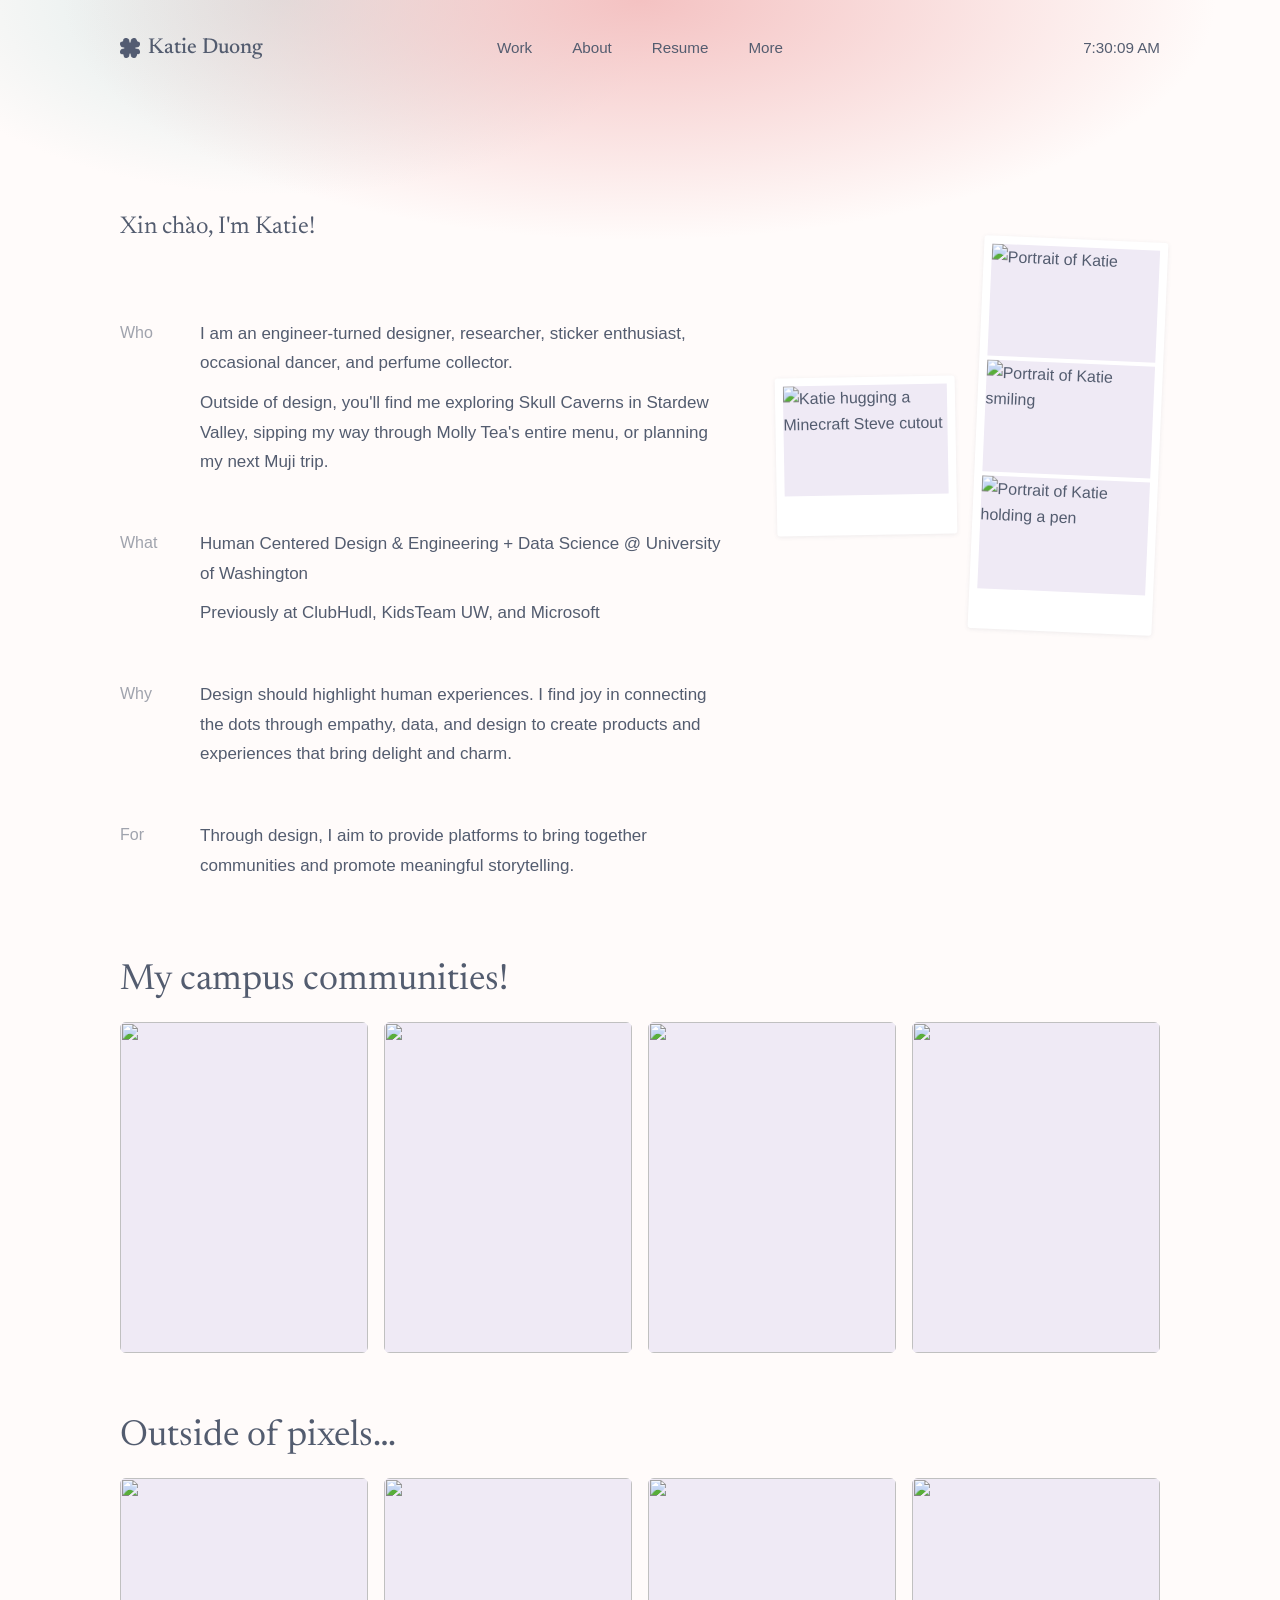
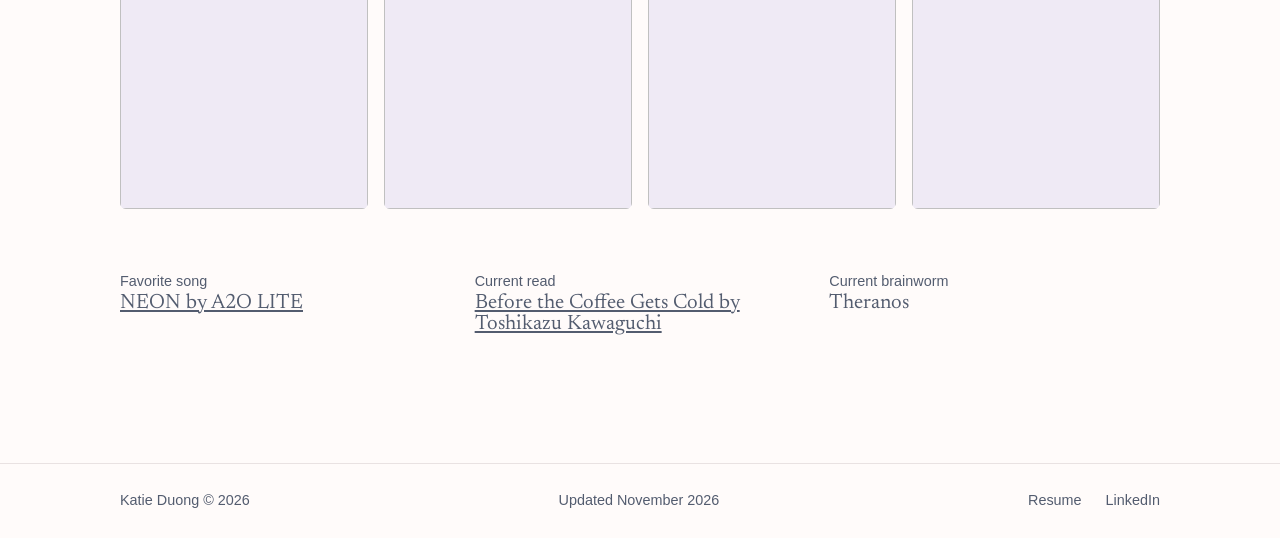
==== about.html @ ae12cef9 "Case study updates" ====
<!doctype html><html lang="en"><head><title>About · Katie Duong</title><meta name="description" content="The designer behind the designs!"><meta charset="utf-8"><meta name="viewport" content="width=device-width, initial-scale=1"><link rel="preconnect" href="https://fonts.googleapis.com"><link rel="preconnect" href="https://fonts.gstatic.com" crossorigin><link href="https://fonts.googleapis.com/css2?family=Newsreader:opsz,wght@6..72,400;6..72,500&display=swap" rel="stylesheet"><link rel="stylesheet" href="style.css"><script src="script.js" defer></script></head><body><header><div class="bar"><a class="logo hv" href="index.html"><img src="images/clover.png" alt="" width="20" height="20"><span>Katie Duong</span></a>
<nav aria-label="Main"><a class="hv" href="index.html#work">Work</a><a class="hv" href="about.html" aria-current="page">About</a><a class="hv" href="https://drive.google.com/file/d/139HXaexYySEii6y4h7jOna7GOqvccDsf/view?usp=sharing" target="_blank" rel="noopener">Resume</a><details class="more"><summary class="hv">More</summary><div><a class="hv" href="https://www.linkedin.com/in/katiehd" target="_blank" rel="noopener">LinkedIn</a></div></details></nav>
<time id="clock" aria-hidden="true"></time></div></header><main><article class="prose"><h1>Xin chào, I'm Katie!</h1><div class="about-top"><dl><dt>Who</dt><dd><p>I am an engineer-turned designer, researcher, sticker enthusiast, occasional dancer, and perfume collector.</p><p>Outside of design, you'll find me exploring Skull Caverns in Stardew Valley, sipping my way through Molly Tea's entire menu, or planning my next Muji trip.</p></dd>
<dt>What</dt><dd><p>Human Centered Design &amp; Engineering + Data Science @ University of Washington</p><p>Previously at ClubHudl, KidsTeam UW, and Microsoft</p></dd>
<dt>Why</dt><dd><p>Design should highlight human experiences. I find joy in connecting the dots through empathy, data, and design to create products and experiences that bring delight and charm.</p></dd>
<dt>For</dt><dd><p>Through design, I aim to provide platforms to bring together communities and promote meaningful storytelling.</p></dd></dl><div class="photos"><figure class="polaroid"><img src="images/portrait-4.jpg" alt="Katie hugging a Minecraft Steve cutout" loading="lazy"></figure><div class="strip"><img src="images/portrait-1.jpg" alt="Portrait of Katie" loading="lazy"><img src="images/portrait-2.jpg" alt="Portrait of Katie smiling" loading="lazy"><img src="images/portrait-3.jpg" alt="Portrait of Katie holding a pen" loading="lazy"></div></div></div><div class="gallery">
<h2>My campus communities!</h2><div class="grid"><figure><img src="images/campus-1.jpg" alt="" loading="lazy"></figure><figure><img src="images/campus-2.jpg" alt="" loading="lazy"></figure><figure><img src="images/campus-3.jpg" alt="" loading="lazy"></figure><figure><img src="images/campus-4.jpg" alt="" loading="lazy"></figure></div>
<h2>Outside of pixels…</h2><div class="grid"><figure><img src="images/life-1.jpg" alt="" loading="lazy"></figure><figure><img src="images/life-2.jpg" alt="" loading="lazy"></figure><figure><img src="images/life-3.jpg" alt="" loading="lazy"></figure><figure><img src="images/life-4.jpg" alt="" loading="lazy"></figure></div>
<div class="favs"><div><h3>Favorite song</h3><p><a href="https://open.spotify.com/track/3Fse9qXqMNey4TL5mLy8IF" target="_blank" rel="noopener">NEON by A2O LITE</a></p></div>
<div><h3>Current read</h3><p><a href="https://www.goodreads.com/user/show/146964002-luckiestgirlintheworld" target="_blank" rel="noopener">Before the Coffee Gets Cold by Toshikazu Kawaguchi</a></p></div>
<div><h3>Current brainworm</h3><p>Theranos</p></div></div></div></article></main><footer><div class="bar"><span>Katie Duong © 2026</span><span>Updated November 2026</span><div><a class="hv" href="https://drive.google.com/file/d/139HXaexYySEii6y4h7jOna7GOqvccDsf/view?usp=sharing" target="_blank" rel="noopener">Resume</a><a class="hv" href="https://www.linkedin.com/in/katiehd" target="_blank" rel="noopener">LinkedIn</a></div></div></footer></body></html>
---- style.css ----
@font-face{font-family:"P22 Mackinac";src:url(fonts/P22Mackinac-Book.woff2) format("woff2");font-weight:400;font-display:swap}
@font-face{font-family:"P22 Mackinac";src:url(fonts/P22Mackinac-Medium.woff2) format("woff2");font-weight:500;font-display:swap}
:root{--bg:#FFFBFA;--ink:#535C6F;--muted:#535C6F;--pink:#F4C2C2;--blue:#535C6F;--teal:#89B0AF;--line:#E9E2E2;--coral:#CF6C49;--aqua:#56B3C4;--pad:120px}
*{box-sizing:border-box;margin:0}
html{scroll-behavior:smooth;scroll-padding-top:5rem}
body{min-height:100vh;color:var(--ink);font:400 1rem/1.6 "Helvetica Neue",Helvetica,Arial,sans-serif;background:radial-gradient(60% 320px at 50% 0,#F4C2C2 0,transparent 75%),radial-gradient(40% 260px at 22% 0,#D9E8E7 0,transparent 75%),var(--bg);background-repeat:no-repeat}
a{color:inherit}
:focus-visible{outline:3px solid var(--blue);outline-offset:3px;border-radius:4px}
.sr{position:absolute;width:1px;height:1px;overflow:hidden;clip:rect(0 0 0 0)}
.bar{display:flex;align-items:center;justify-content:space-between;padding:1.6rem var(--pad)}
header .bar{display:grid;grid-template-columns:1fr auto 1fr}
.logo{display:flex;align-items:center;gap:.5rem;text-decoration:none;font:500 1.35rem "P22 Mackinac",Newsreader,Georgia,serif;color:var(--blue)}
.logo span{color:var(--ink)}
header nav{display:flex;gap:2.5rem;align-items:center}
header nav a,.more summary{text-decoration:none;font-size:.95rem;color:var(--ink);cursor:pointer;list-style:none}
header nav a:hover,header nav a[aria-current],.more summary:hover{color:var(--ink)}
.more{position:relative}.more summary::-webkit-details-marker{display:none}
.more div{position:absolute;top:2rem;left:-1rem;background:#fff;border:1px solid var(--line);border-radius:12px;padding:.75rem 1rem;white-space:nowrap}
#clock{justify-self:end;font-size:.95rem;color:var(--muted);font-variant-numeric:tabular-nums}
.hero{display:flex;justify-content:space-between;align-items:flex-start;gap:3rem;padding:clamp(3rem,7vw,6.5rem) var(--pad) clamp(3rem,6.5vw,6rem)}
h1,h2,h3{font-family:"P22 Mackinac",Newsreader,Georgia,serif;font-weight:400;line-height:1.15}
.hero h1{font-size:clamp(1.6rem,2.35vw,2.75rem);max-width:none;letter-spacing:-.01em;line-height:1.2}
.hero aside{text-align:right;font-size:clamp(1rem,1.25vw,1.35rem);max-width:24rem;padding-top:.6rem}.hero aside p{opacity:.75}
.pills,.tags{display:flex;flex-wrap:wrap;gap:.6rem;padding:0;list-style:none}
.hero .pills{justify-content:flex-end;margin-top:1.5rem}
.pill,.tag{border:1.5px solid;border-radius:99px;text-transform:uppercase;letter-spacing:.02em}
.pill{padding:.4rem 1.3rem;font-size:clamp(.9rem,1.15vw,1.15rem)}.tag{padding:.1rem .65rem;font-size:.72rem}
.pink{color:var(--pink);border-color:var(--pink);background:#FDF1F1}.blue{color:var(--blue);border-color:var(--blue);background:#ECEEF2}.teal{color:var(--teal);border-color:var(--teal);background:#EAF3F2}
.work{display:grid;grid-template-columns:1fr 1fr;gap:clamp(1.5rem,2.4vw,3rem);padding:0 var(--pad)}
.card{text-decoration:none}
.thumb{aspect-ratio:1.6;border-radius:6px;overflow:hidden;display:flex;justify-content:center;transition:transform .25s}
.thumb video{height:100%;width:100%;object-fit:cover}

.coral{background:var(--coral)}.aqua{background:var(--aqua)}
.tags{margin-top:.9rem}
.prose,.case{max-width:none;padding:clamp(2rem,6vw,4rem) var(--pad)}
.prose h1{font-size:clamp(2.4rem,6vw,4.5rem);margin-bottom:3rem}
.prose h2{font-size:clamp(1.6rem,3vw,2.25rem);margin:4rem 0 1.25rem}
.prose dl{display:grid;grid-template-columns:8rem 1fr;gap:1.5rem 2rem;max-width:46rem;margin-bottom:3rem}
.prose dt{font:400 1.6rem "P22 Mackinac",Newsreader,Georgia,serif}.prose dd p+p{margin-top:.75rem}
.grid{display:grid;grid-template-columns:repeat(4,1fr);gap:1rem}
.grid figure{aspect-ratio:3/4;background:#EFEAF5;border-radius:6px;overflow:hidden}
.grid img{width:100%;height:100%;object-fit:cover;display:block}
.favs{display:grid;grid-template-columns:repeat(3,1fr);gap:1.5rem;margin-top:4rem}
.favs h3{font:500 .9rem "Helvetica Neue",Helvetica,Arial,sans-serif;color:var(--muted)}.favs p{font:400 1.3rem "P22 Mackinac",Newsreader,Georgia,serif;margin-top:.25rem}


.case h1{font-size:clamp(2.2rem,5vw,4rem);max-width:16em;margin-bottom:2rem}
.case section{padding-top:3.5rem;max-width:none}
.case section.ctx{max-width:none}
.case h2{font-size:clamp(1.7rem,3.2vw,2.5rem);margin-bottom:1.25rem;max-width:22em}
.case h3{font-size:1.4rem;margin:1.75rem 0 .5rem}.case h4{font:500 .8rem "Helvetica Neue",Helvetica,Arial,sans-serif;text-transform:uppercase;letter-spacing:.04em;color:var(--muted);margin:1.5rem 0 .5rem}
.case p+p,.case p+.media,.case .media+p{margin-top:1rem}
.lead{font:400 1.45rem/1.45 "P22 Mackinac",Newsreader,Georgia,serif}
.media{border-radius:6px;overflow:hidden;background:#EFEAF5;margin-top:1.5rem}
.media img,.media video{display:block;width:100%;height:auto}
.ctx{display:grid;grid-template-columns:repeat(3,1fr);gap:2rem;border-top:1px solid var(--line);margin-top:3rem;padding-top:1.5rem!important}
.ctx h3{font:500 .8rem "Helvetica Neue",Helvetica,Arial,sans-serif;text-transform:uppercase;letter-spacing:.04em;color:var(--muted);margin:0 0 .5rem}.ctx ul{list-style:none;padding:0}
.stats,.cols,.comps{display:grid;gap:1.5rem;margin:2rem 0}
.stats,.cols.three,.comps{grid-template-columns:repeat(3,1fr)}.cols{grid-template-columns:1fr 1fr}
.stat{background:#fff;border:1px solid var(--line);border-radius:12px;padding:1.5rem}
.stat strong{display:block;font:400 3rem/1 "P22 Mackinac",Newsreader,Georgia,serif;color:var(--ink)}.stat span{color:var(--muted);font-size:.95rem}
.big{font:400 1.5rem/1.35 "P22 Mackinac",Newsreader,Georgia,serif}
.comp img{width:72px;height:72px;border-radius:16px;object-fit:cover;margin-bottom:.5rem}.comp h3{margin:.25rem 0}
.comp .up::before{content:"+ ";color:var(--teal)}.comp .down::before{content:"– ";color:var(--pink)}.comp p{margin:0!important;font-size:.95rem}
.values{display:flex;gap:1rem;list-style:none;padding:0;margin:1.5rem 0;flex-wrap:wrap}
.values li{counter-increment:v;border:1.5px solid var(--teal);color:var(--ink);border-radius:99px;padding:.3rem 1rem}
.values li::before{content:"#" counter(v) "  ";font-weight:500}
blockquote{font:400 1.6rem/1.4 "P22 Mackinac",Newsreader,Georgia,serif;border-left:3px solid var(--pink);padding-left:1.5rem;margin:2rem 0}
.kept{list-style:none;padding:0;margin:2rem 0;display:grid;gap:.75rem}
.kept li{background:#fff;border:1px solid var(--line);border-radius:12px;padding:1rem 1.25rem}.kept strong{display:block}
.kept .cut{color:var(--muted);background:transparent;border-style:dashed}.kept .cut strong{text-decoration:line-through}
.feat{margin-top:3rem}.cap{color:var(--muted);font-size:.9rem}
.sub{margin-top:3rem}
footer{margin-top:4rem;border-top:1px solid var(--line);color:var(--muted);font-size:.9rem}footer .bar{flex-wrap:wrap;gap:1rem 2rem}footer div{display:flex;gap:1.5rem}
@media(max-width:820px){header .bar{grid-template-columns:1fr auto}header nav{grid-column:1/-1;grid-row:2;gap:1.25rem;margin-top:1rem}.hero{flex-direction:column}.hero aside{text-align:left}.hero .pills{justify-content:flex-start}.work,.stats,.cols,.cols.three,.comps,.ctx,.favs{grid-template-columns:1fr}.grid{grid-template-columns:repeat(2,1fr)}.prose dl{grid-template-columns:1fr;gap:.25rem}.prose dd{margin-bottom:1.25rem}}

header .bar{padding-top:2.25rem}
.logo img{width:20px;height:20px;display:block}
.card h2{font-size:clamp(1.25rem,1.55vw,1.65rem);font-weight:500;margin-top:.6rem;line-height:1.25}

@media(max-width:820px){.hero h1 br{display:none}}

/* Hover: logo, Work, Resume, LinkedIn shrink 5% and fade to 50% */
.hv{transition:transform .2s ease,opacity .2s ease}
.logo.hv{transform-origin:left center}
.more a.hv{display:inline-block}
.hv:focus-visible{opacity:.5;transform:scale(.95)}
@media(hover:hover){.hv:hover{opacity:.5;transform:scale(.95)}}
/* Hover: only the card image lifts 8px; tags and title stay put */
.thumb{transition:transform .25s ease}
.card:focus-visible .thumb{transform:translateY(-8px)}
@media(hover:hover){.card:hover .thumb{transform:translateY(-8px)}}
/* Floating pills */
@keyframes float{0%,100%{transform:translateY(0) rotate(0deg)}30%{transform:translateY(-5px) rotate(var(--r,2deg))}70%{transform:translateY(2px) rotate(calc(var(--r,2deg) * -1))}}
.hero .pills .pill{animation:float 3.8s ease-in-out infinite;animation-delay:.6s;animation-fill-mode:backwards}
.hero .pills .pill:nth-child(2){--r:-2.5deg;animation-duration:4.3s;animation-delay:.9s}
.hero .pills .pill:nth-child(3){--r:2deg;animation-duration:4s;animation-delay:1.2s}
@media(prefers-reduced-motion:reduce){.hv,.thumb{transition:none}.hero .pills .pill{animation:none}}

footer a{text-decoration:none}

/* Margins: 120px each side on desktop, scaled down on smaller screens */
@media(max-width:1023px){:root{--pad:clamp(1.25rem,6vw,3rem)}}
.case p,.case ul,.case ol,.case blockquote{max-width:62rem}

/* About page */
.prose h1{font-size:clamp(1.5rem,1.9vw,1.85rem);margin:clamp(2rem,5vw,5.5rem) 0 clamp(2.5rem,6vw,7rem)}
.about-top{display:flex;justify-content:space-between;align-items:flex-start;gap:3rem}
.prose dl{grid-template-columns:80px 1fr;gap:3.25rem 0;max-width:46rem;flex:1 1 0;min-width:0;margin-bottom:0}
.prose dt{font:400 1rem/1.8 "Helvetica Neue",Helvetica,Arial,sans-serif;opacity:.55}
.prose dd{font-size:1.0625rem;line-height:1.75;margin-bottom:0}
.prose dd p+p{margin-top:.6rem}
.photos{position:relative;flex:0 0 auto;margin-left:auto;width:clamp(18rem,30vw,34.5rem);aspect-ratio:1/1;margin-top:-5rem}
.photos img{display:block;width:100%;aspect-ratio:3/2;object-fit:cover;background:#EFEAF5}
.strip,.polaroid{background:#fff;box-shadow:0 1px 4px rgba(83,92,111,.1);border-radius:3px;padding:.5rem .5rem 2.5rem}
.strip{position:absolute;right:0;top:0;width:48%;display:grid;gap:.25rem;transform:rotate(2.5deg)}
.polaroid{position:absolute;left:0;top:36%;width:47%;transform:rotate(-1deg)}
.gallery{margin-top:5rem}


/* Responsive: stack hero and About photos before things get cramped */
@media(max-width:1100px){
.hero{flex-direction:column;gap:2rem}
.hero aside{text-align:left;max-width:none;padding-top:0}
.hero .pills{justify-content:flex-start}
.about-top{flex-direction:column;gap:0}
.prose dl{flex:none;width:100%}
.photos{margin:3rem 0 0;width:min(100%,30rem)}
}
@media(max-width:600px){
body{font-size:1rem}
.lead{font-size:1.25rem}
blockquote{font-size:1.3rem}
.big{font-size:1.25rem}
.stat strong{font-size:2.5rem}
.prose dl{grid-template-columns:64px 1fr}
.toc{gap:.4rem 1rem}
}
img,video{max-width:100%}

/* Case study: sticky left nav with scroll-spy */
.case{display:block}
.case-body{min-width:0}
.case>.toc{position:fixed;top:7rem;left:var(--pad);width:220px;max-height:calc(100vh - 8rem);overflow:auto;z-index:20}
.toc{font-size:.85rem;text-transform:uppercase;letter-spacing:.04em}
.toc ul{list-style:none;padding:0;margin:0}
.toc li+li{margin-top:1.15rem}
.toc a{display:block;width:fit-content;text-decoration:none;color:var(--ink);transform-origin:left center}
.toc a.home{display:flex;align-items:center;gap:.5rem;margin-bottom:2.25rem}
.toc a.active{color:var(--accent)}


/* Case study design system */
.case.solas{--accent:#E2552D}.case.aquarium{--accent:#2BB9F3}
.case{--card:#E6E3E2;--cardline:#BEBAB8}
.toc a.home img{width:18px;height:18px;display:block}
.case-body{max-width:61rem}
.case .ctitle{font-size:clamp(1.9rem,3vw,2.6rem);max-width:none;margin-bottom:2rem}
.case section{padding-top:0;margin-top:clamp(4rem,8vw,7rem)}
.case .label{font:400 .9rem/1.2 "Helvetica Neue",Helvetica,Arial,sans-serif;text-transform:uppercase;letter-spacing:.02em;color:var(--accent);margin:0 0 1rem;max-width:none}
.case .sublabel{margin:3.5rem 0 1rem}
.case .feat .sublabel{margin-top:3rem}
.case .head{font-size:clamp(1.5rem,2.2vw,1.9rem);line-height:1.25;margin:0 0 1.25rem;max-width:none}
.case-body p{font-size:1.0625rem;line-height:1.75}
.case .sub{font:400 .8rem/1.2 "Helvetica Neue",Helvetica,Arial,sans-serif;text-transform:uppercase;letter-spacing:.04em;opacity:.7;margin:2rem 0 .25rem;padding:0}
.case .sh{margin-top:2rem}
.mcap{font-size:.85rem!important;opacity:.7;margin-top:.6rem}
.mini{font-size:.85rem!important;opacity:.65;margin-bottom:.4rem}
.plain{list-style:none;padding:0}
.ctx3{display:grid;grid-template-columns:repeat(3,1fr);gap:2rem}
.cardgrid{display:grid;gap:1.25rem;margin:2rem 0}
.g3{grid-template-columns:repeat(3,1fr)}.g2{grid-template-columns:repeat(2,1fr)}
.cd{background:var(--card);border:1px solid var(--cardline);border-radius:4px;padding:1.25rem;min-height:10.5rem;display:flex;flex-direction:column;justify-content:space-between;gap:1.5rem}
.cd.sm{min-height:6.5rem}
.cd .cbig{font-family:"P22 Mackinac",Newsreader,Georgia,serif;font-size:clamp(2.4rem,4vw,3.6rem)!important;line-height:1!important}
.cd .ctxt{font-family:"P22 Mackinac",Newsreader,Georgia,serif;font-size:1.2rem!important;line-height:1.2!important}
.cd .cname{font-family:"P22 Mackinac",Newsreader,Georgia,serif;font-size:1.5rem!important;line-height:1.2!important;margin-bottom:.5rem}
.cd .ktitle{font-weight:700;font-size:1.0625rem}
.cd .cval{font-size:1.0625rem}
.cd .ccap{font-size:.85rem!important;line-height:1.5!important;opacity:.75;margin:0!important}
.cd.cut .ktitle{text-decoration:line-through;opacity:.6}
.cd p+p{margin-top:0}
.pull{font-family:"P22 Mackinac",Newsreader,Georgia,serif;font-size:clamp(1.4rem,2.1vw,1.75rem);line-height:1.3;border-left:3px solid var(--accent);padding-left:1.5rem;margin:1.75rem 0}
.trio{display:grid;grid-template-columns:repeat(3,1fr);gap:1.25rem}
.trio .media{margin-top:.5rem}
.photos .ph{min-width:0}
@media(max-width:820px){.ctx3,.g3,.g2,.trio{grid-template-columns:1fr}}

/* Hero pills: 2px stroke */
.pill{border-width:2px}

/* Case study layout: one content column, nav fixed on the left (works with or without the .case-body wrapper) */
.case>:not(.toc){margin-left:calc(220px + clamp(2rem,5vw,6rem));max-width:61rem}
.toc-toggle,.toc-backdrop{display:none}
/* Narrow screens: the nav becomes a collapsible drawer on the left edge */
@media(max-width:1100px){
.case{padding-left:max(var(--pad),1.75rem)}
.case>:not(.toc){margin-left:0}
.case>.toc{left:0;top:0;bottom:0;width:min(18rem,85vw);max-height:none;padding:6rem 1.5rem 2rem;background:#FFFBFA;box-shadow:0 0 24px rgba(83,92,111,.15);transform:translateX(-105%);visibility:hidden;transition:transform .25s ease,visibility 0s .25s}
.case>.toc.open{transform:none;visibility:visible;transition:transform .25s ease}
.toc-toggle{display:flex;align-items:center;justify-content:center;position:fixed;left:0;top:50%;transform:translateY(-50%);width:1.6rem;height:4rem;padding:0;border:1px solid var(--line);border-left:0;border-radius:0 10px 10px 0;background:#fff;color:var(--ink);cursor:pointer;z-index:30;transition:left .25s ease}
.toc-toggle.off{display:none!important}
.toc-toggle[aria-expanded="true"]{left:min(18rem,85vw)}
.toc-toggle[aria-expanded="true"] svg{transform:rotate(180deg)}
.toc-backdrop{display:block;position:fixed;inset:0;background:rgba(83,92,111,.25);opacity:0;pointer-events:none;transition:opacity .25s ease;z-index:15}
.toc-backdrop.show{opacity:1;pointer-events:auto}
}
@media(prefers-reduced-motion:reduce){.case>.toc,.toc-toggle,.toc-backdrop{transition:none!important}}
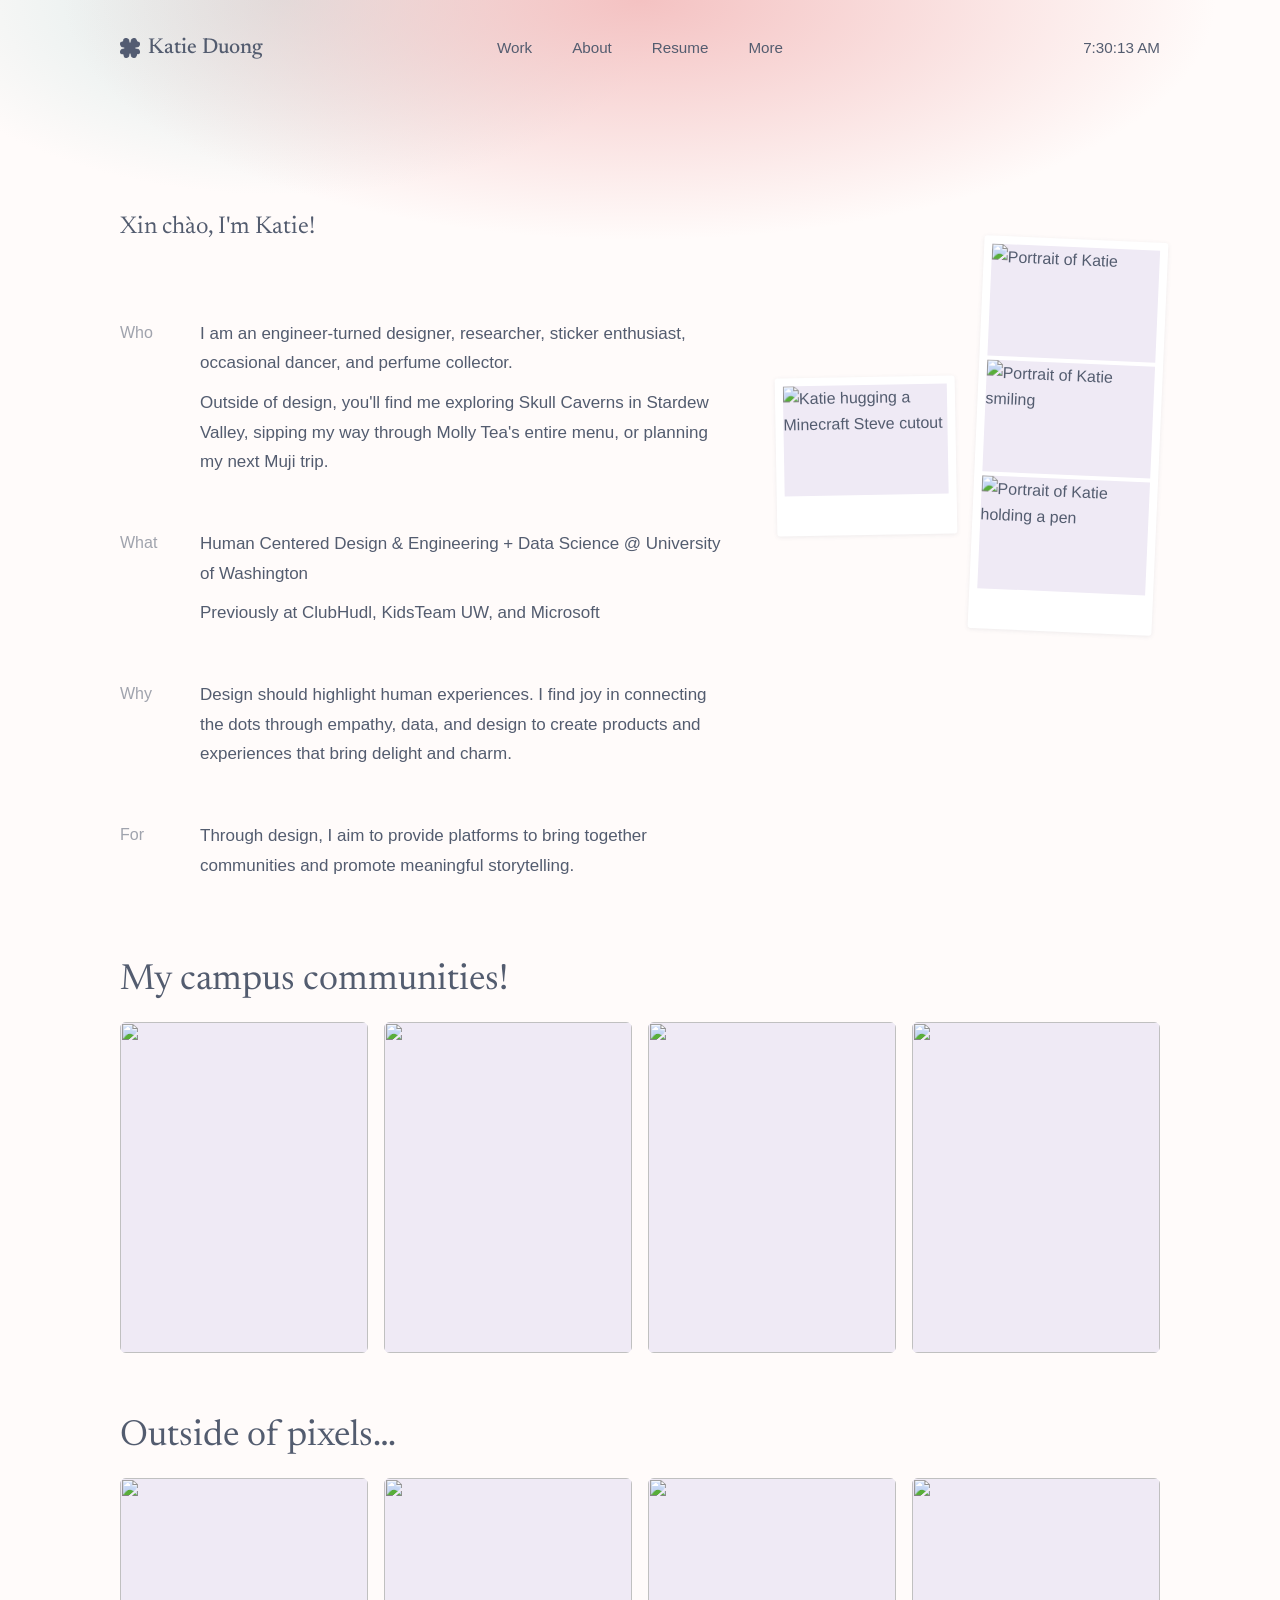
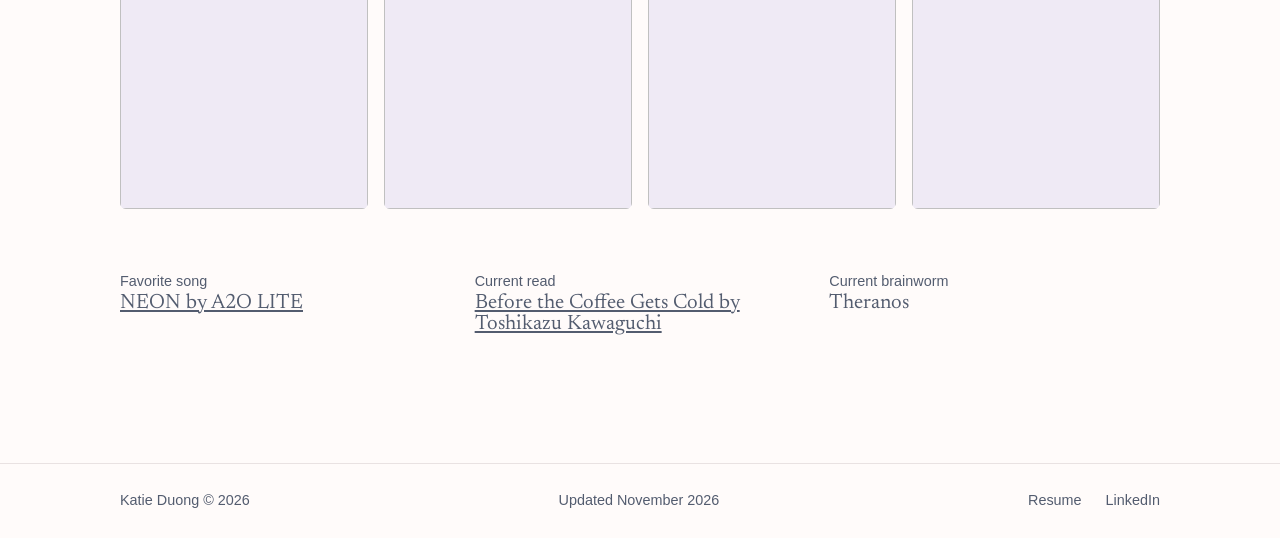
==== commit 7325a277: "Color tokens" ====
--- a/about.html
+++ b/about.html
@@ -1,4 +1,4 @@
-<!doctype html><html lang="en"><head><title>About · Katie Duong</title><meta name="description" content="The designer behind the designs!"><meta charset="utf-8"><meta name="viewport" content="width=device-width, initial-scale=1"><link rel="preconnect" href="https://fonts.googleapis.com"><link rel="preconnect" href="https://fonts.gstatic.com" crossorigin><link href="https://fonts.googleapis.com/css2?family=Newsreader:opsz,wght@6..72,400;6..72,500&display=swap" rel="stylesheet"><link rel="stylesheet" href="style.css"><script src="script.js" defer></script></head><body><header><div class="bar"><a class="logo hv" href="index.html"><img src="images/clover.png" alt="" width="20" height="20"><span>Katie Duong</span></a>
+<!doctype html><html lang="en"><head><title>About · Katie Duong</title><meta name="description" content="The designer behind the designs!"><meta charset="utf-8"><meta name="viewport" content="width=device-width, initial-scale=1"><link rel="preconnect" href="https://fonts.googleapis.com"><link rel="preconnect" href="https://fonts.gstatic.com" crossorigin><link href="https://fonts.googleapis.com/css2?family=Newsreader:opsz,wght@6..72,400;6..72,500&display=swap" rel="stylesheet"><link rel="stylesheet" href="tokens.css"><link rel="stylesheet" href="style.css"><script src="script.js" defer></script></head><body><header><div class="bar"><a class="logo hv" href="index.html"><img src="images/clover.png" alt="" width="20" height="20"><span>Katie Duong</span></a>
 <nav aria-label="Main"><a class="hv" href="index.html#work">Work</a><a class="hv" href="about.html" aria-current="page">About</a><a class="hv" href="https://drive.google.com/file/d/139HXaexYySEii6y4h7jOna7GOqvccDsf/view?usp=sharing" target="_blank" rel="noopener">Resume</a><details class="more"><summary class="hv">More</summary><div><a class="hv" href="https://www.linkedin.com/in/katiehd" target="_blank" rel="noopener">LinkedIn</a></div></details></nav>
 <time id="clock" aria-hidden="true"></time></div></header><main><article class="prose"><h1>Xin chào, I'm Katie!</h1><div class="about-top"><dl><dt>Who</dt><dd><p>I am an engineer-turned designer, researcher, sticker enthusiast, occasional dancer, and perfume collector.</p><p>Outside of design, you'll find me exploring Skull Caverns in Stardew Valley, sipping my way through Molly Tea's entire menu, or planning my next Muji trip.</p></dd>
 <dt>What</dt><dd><p>Human Centered Design &amp; Engineering + Data Science @ University of Washington</p><p>Previously at ClubHudl, KidsTeam UW, and Microsoft</p></dd>
--- a/tokens.css
+++ b/tokens.css
@@ -0,0 +1,15 @@
+/*
+ * Design tokens
+ * Source: Figma "Portfolio (Real)" → Design System page
+ * Collection: "Variable collection" (Mode 1)
+ * Keep in sync with Figma; names mirror the Figma variable names.
+ */
+
+:root {
+  /* Color */
+  --color-molly-tea-pink: #F4C2C2;
+  --color-muted-teal: #89B0AF;
+  --color-blue-slate: #535C6F;
+  --color-blueberry: #A8BBE3;
+  --color-coffee-bean: #120309;
+}
--- a/style.css
+++ b/style.css
@@ -1,6 +1,6 @@
 @font-face{font-family:"P22 Mackinac";src:url(fonts/P22Mackinac-Book.woff2) format("woff2");font-weight:400;font-display:swap}
 @font-face{font-family:"P22 Mackinac";src:url(fonts/P22Mackinac-Medium.woff2) format("woff2");font-weight:500;font-display:swap}
-:root{--bg:#FFFBFA;--ink:#535C6F;--muted:#535C6F;--pink:#F4C2C2;--blue:#535C6F;--teal:#89B0AF;--line:#E9E2E2;--coral:#CF6C49;--aqua:#56B3C4;--pad:120px}
+:root{--bg:#FFFBFA;--ink:var(--color-blue-slate);--muted:var(--color-blue-slate);--pink:var(--color-molly-tea-pink);--blue:var(--color-blue-slate);--teal:var(--color-muted-teal);--line:#E9E2E2;--coral:#CF6C49;--aqua:#56B3C4;--pad:120px}
 *{box-sizing:border-box;margin:0}
 html{scroll-behavior:smooth;scroll-padding-top:5rem}
 body{min-height:100vh;color:var(--ink);font:400 1rem/1.6 "Helvetica Neue",Helvetica,Arial,sans-serif;background:radial-gradient(60% 320px at 50% 0,#F4C2C2 0,transparent 75%),radial-gradient(40% 260px at 22% 0,#D9E8E7 0,transparent 75%),var(--bg);background-repeat:no-repeat}
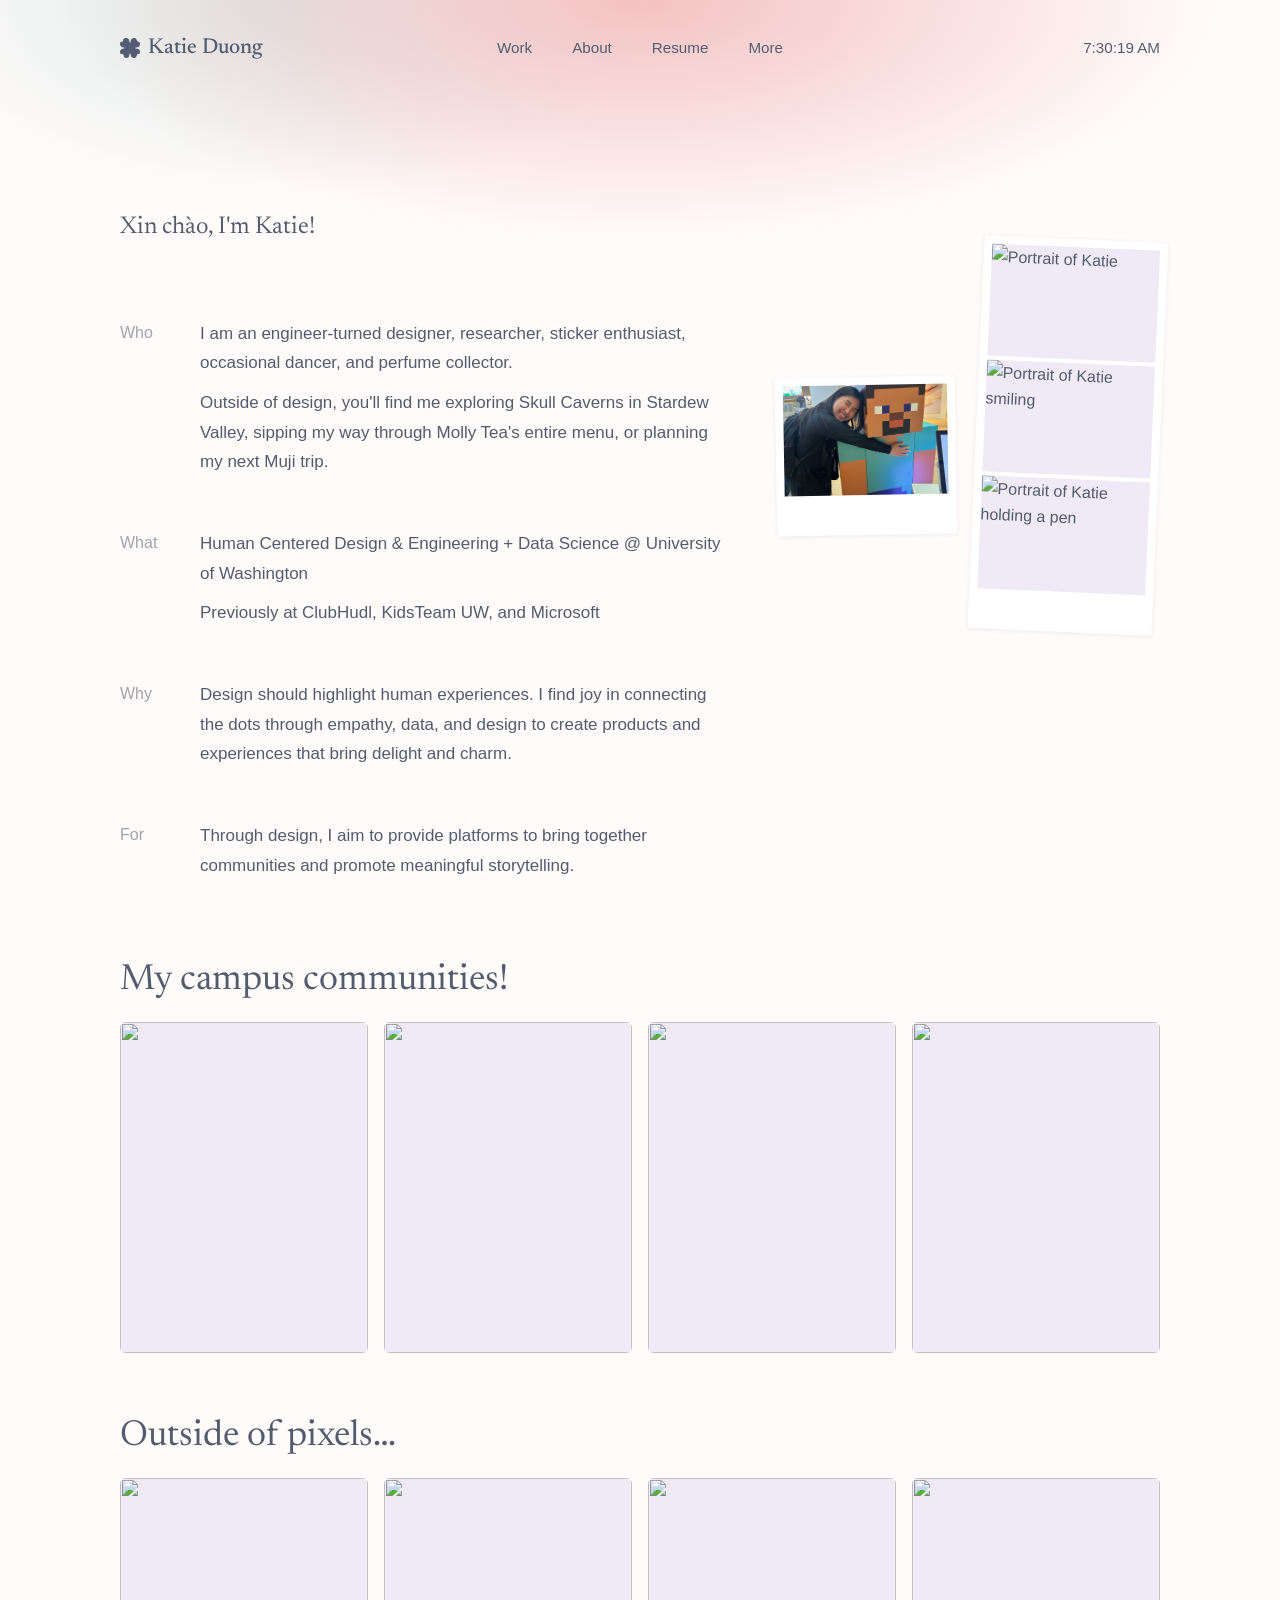
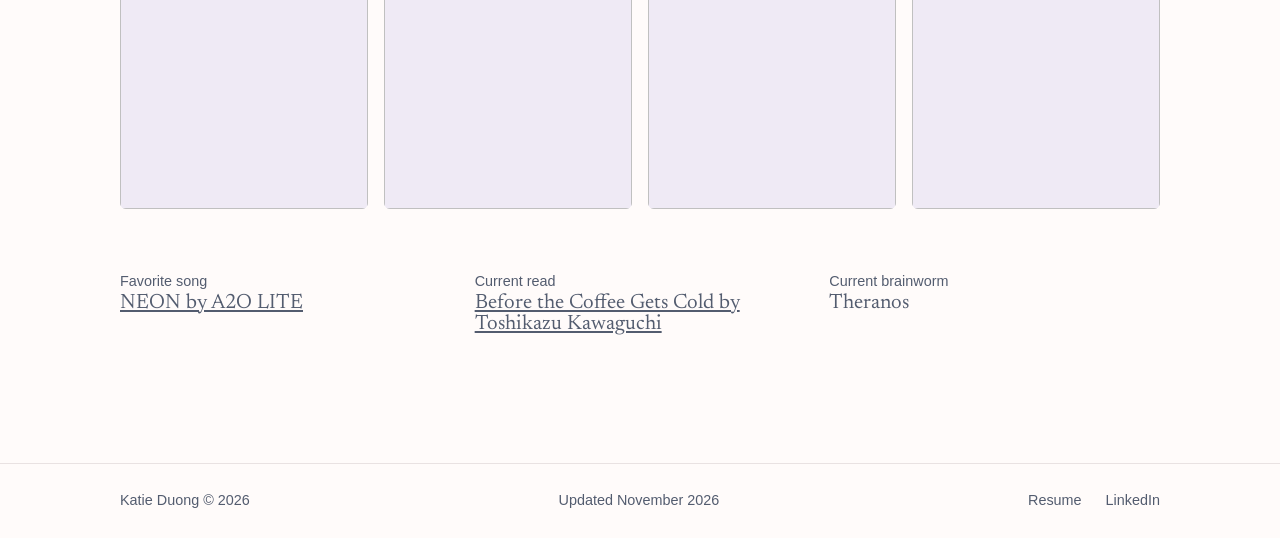
==== commit 40816e41: "Testing image additions 2" ====
--- a/about.html
+++ b/about.html
@@ -3,7 +3,7 @@
 <time id="clock" aria-hidden="true"></time></div></header><main><article class="prose"><h1>Xin chào, I'm Katie!</h1><div class="about-top"><dl><dt>Who</dt><dd><p>I am an engineer-turned designer, researcher, sticker enthusiast, occasional dancer, and perfume collector.</p><p>Outside of design, you'll find me exploring Skull Caverns in Stardew Valley, sipping my way through Molly Tea's entire menu, or planning my next Muji trip.</p></dd>
 <dt>What</dt><dd><p>Human Centered Design &amp; Engineering + Data Science @ University of Washington</p><p>Previously at ClubHudl, KidsTeam UW, and Microsoft</p></dd>
 <dt>Why</dt><dd><p>Design should highlight human experiences. I find joy in connecting the dots through empathy, data, and design to create products and experiences that bring delight and charm.</p></dd>
-<dt>For</dt><dd><p>Through design, I aim to provide platforms to bring together communities and promote meaningful storytelling.</p></dd></dl><div class="photos"><figure class="polaroid"><img src="images/portrait-4.jpg" alt="Katie hugging a Minecraft Steve cutout" loading="lazy"></figure><div class="strip"><img src="images/portrait-1.jpg" alt="Portrait of Katie" loading="lazy"><img src="images/portrait-2.jpg" alt="Portrait of Katie smiling" loading="lazy"><img src="images/portrait-3.jpg" alt="Portrait of Katie holding a pen" loading="lazy"></div></div></div><div class="gallery">
+<dt>For</dt><dd><p>Through design, I aim to provide platforms to bring together communities and promote meaningful storytelling.</p></dd></dl><div class="photos"><figure class="polaroid"><img src="images/portrait-4.jpeg" alt="Katie hugging a Minecraft Steve cutout" loading="lazy"></figure><div class="strip"><img src="images/portrait-1.jpg" alt="Portrait of Katie" loading="lazy"><img src="images/portrait-2.jpg" alt="Portrait of Katie smiling" loading="lazy"><img src="images/portrait-3.jpg" alt="Portrait of Katie holding a pen" loading="lazy"></div></div></div><div class="gallery">
 <h2>My campus communities!</h2><div class="grid"><figure><img src="images/campus-1.jpg" alt="" loading="lazy"></figure><figure><img src="images/campus-2.jpg" alt="" loading="lazy"></figure><figure><img src="images/campus-3.jpg" alt="" loading="lazy"></figure><figure><img src="images/campus-4.jpg" alt="" loading="lazy"></figure></div>
 <h2>Outside of pixels…</h2><div class="grid"><figure><img src="images/life-1.jpg" alt="" loading="lazy"></figure><figure><img src="images/life-2.jpg" alt="" loading="lazy"></figure><figure><img src="images/life-3.jpg" alt="" loading="lazy"></figure><figure><img src="images/life-4.jpg" alt="" loading="lazy"></figure></div>
 <div class="favs"><div><h3>Favorite song</h3><p><a href="https://open.spotify.com/track/3Fse9qXqMNey4TL5mLy8IF" target="_blank" rel="noopener">NEON by A2O LITE</a></p></div>
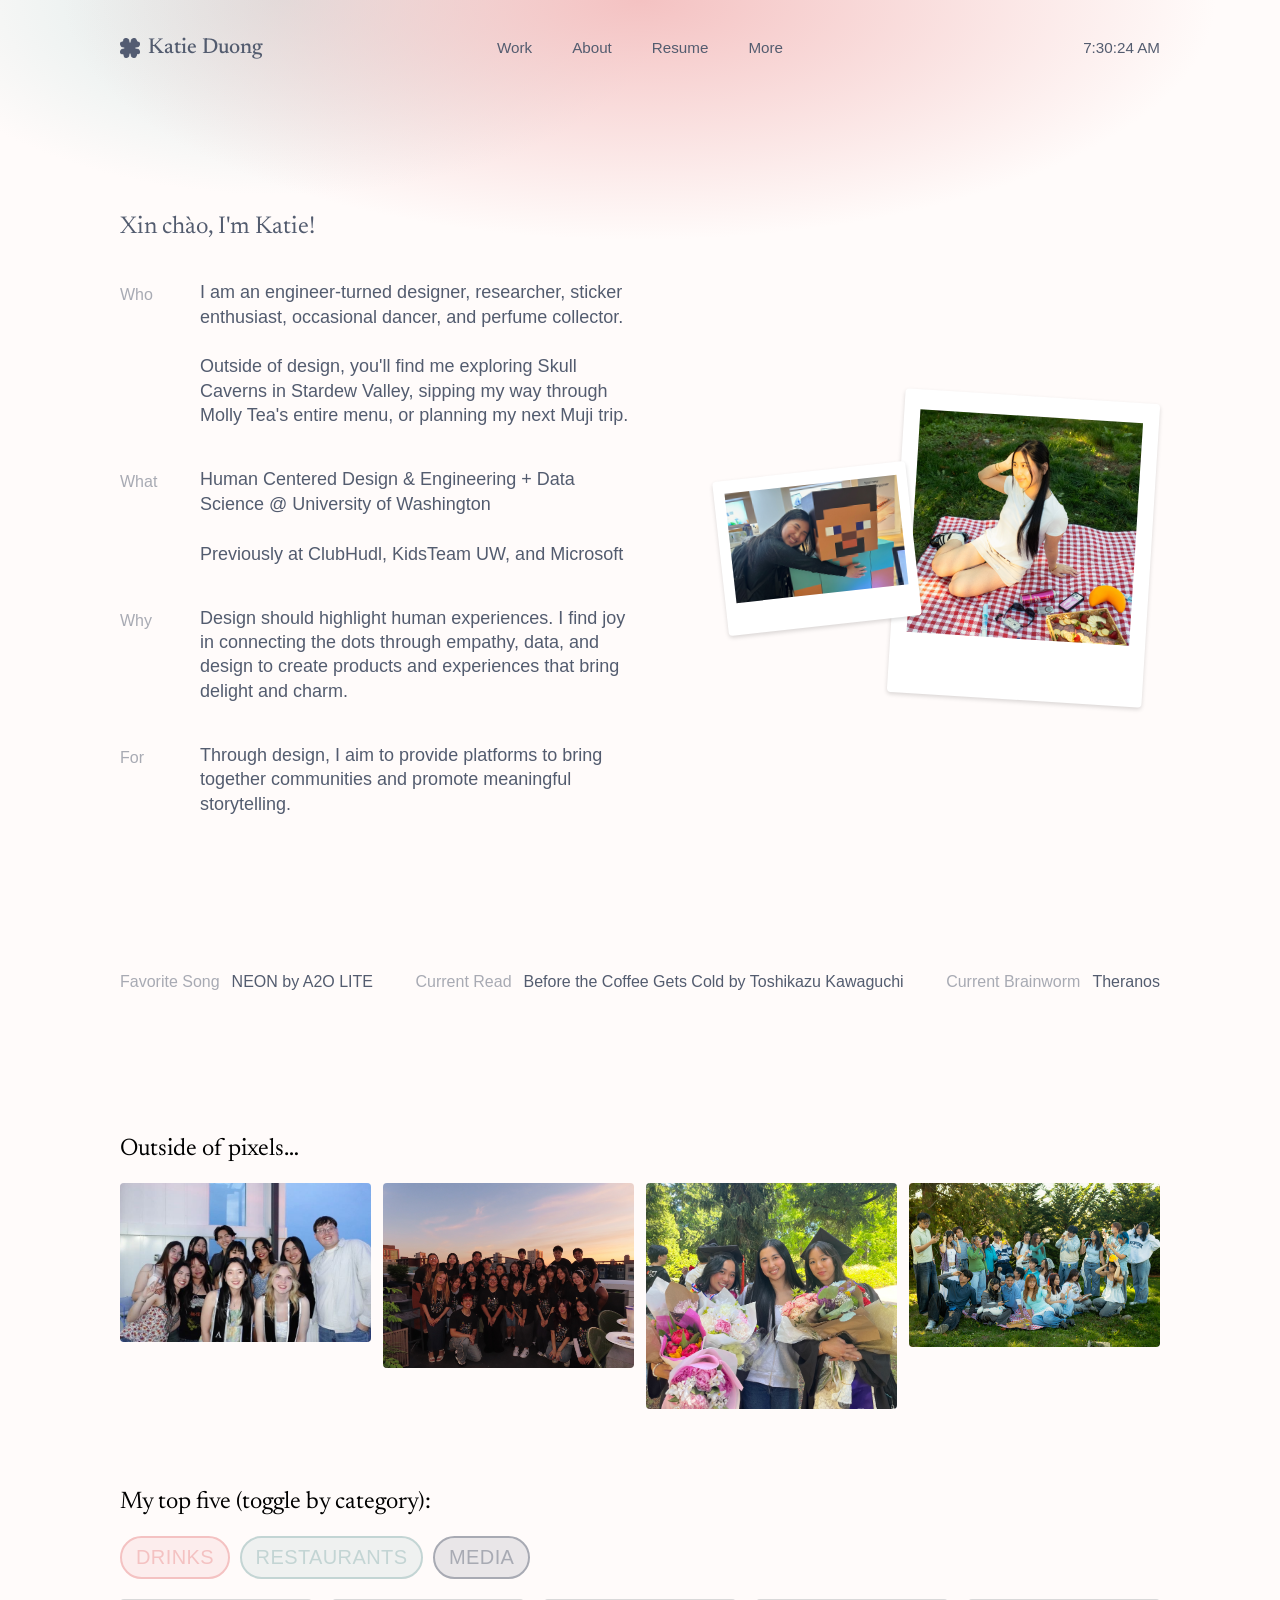
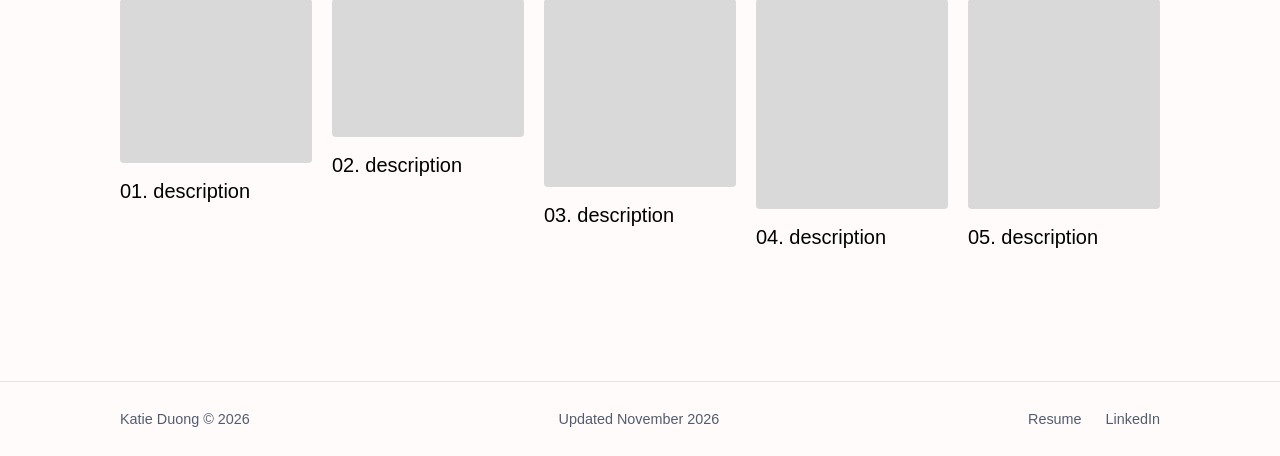
==== commit 28f241d2: "Image testing 4" ====
--- a/about.html
+++ b/about.html
@@ -1,11 +1,110 @@
-<!doctype html><html lang="en"><head><title>About · Katie Duong</title><meta name="description" content="The designer behind the designs!"><meta charset="utf-8"><meta name="viewport" content="width=device-width, initial-scale=1"><link rel="preconnect" href="https://fonts.googleapis.com"><link rel="preconnect" href="https://fonts.gstatic.com" crossorigin><link href="https://fonts.googleapis.com/css2?family=Newsreader:opsz,wght@6..72,400;6..72,500&display=swap" rel="stylesheet"><link rel="stylesheet" href="tokens.css"><link rel="stylesheet" href="style.css"><script src="script.js" defer></script></head><body><header><div class="bar"><a class="logo hv" href="index.html"><img src="images/clover.png" alt="" width="20" height="20"><span>Katie Duong</span></a>
-<nav aria-label="Main"><a class="hv" href="index.html#work">Work</a><a class="hv" href="about.html" aria-current="page">About</a><a class="hv" href="https://drive.google.com/file/d/139HXaexYySEii6y4h7jOna7GOqvccDsf/view?usp=sharing" target="_blank" rel="noopener">Resume</a><details class="more"><summary class="hv">More</summary><div><a class="hv" href="https://www.linkedin.com/in/katiehd" target="_blank" rel="noopener">LinkedIn</a></div></details></nav>
-<time id="clock" aria-hidden="true"></time></div></header><main><article class="prose"><h1>Xin chào, I'm Katie!</h1><div class="about-top"><dl><dt>Who</dt><dd><p>I am an engineer-turned designer, researcher, sticker enthusiast, occasional dancer, and perfume collector.</p><p>Outside of design, you'll find me exploring Skull Caverns in Stardew Valley, sipping my way through Molly Tea's entire menu, or planning my next Muji trip.</p></dd>
-<dt>What</dt><dd><p>Human Centered Design &amp; Engineering + Data Science @ University of Washington</p><p>Previously at ClubHudl, KidsTeam UW, and Microsoft</p></dd>
-<dt>Why</dt><dd><p>Design should highlight human experiences. I find joy in connecting the dots through empathy, data, and design to create products and experiences that bring delight and charm.</p></dd>
-<dt>For</dt><dd><p>Through design, I aim to provide platforms to bring together communities and promote meaningful storytelling.</p></dd></dl><div class="photos"><figure class="polaroid"><img src="images/portrait-4.jpeg" alt="Katie hugging a Minecraft Steve cutout" loading="lazy"></figure><div class="strip"><img src="images/portrait-1.jpg" alt="Portrait of Katie" loading="lazy"><img src="images/portrait-2.jpg" alt="Portrait of Katie smiling" loading="lazy"><img src="images/portrait-3.jpg" alt="Portrait of Katie holding a pen" loading="lazy"></div></div></div><div class="gallery">
-<h2>My campus communities!</h2><div class="grid"><figure><img src="images/campus-1.jpg" alt="" loading="lazy"></figure><figure><img src="images/campus-2.jpg" alt="" loading="lazy"></figure><figure><img src="images/campus-3.jpg" alt="" loading="lazy"></figure><figure><img src="images/campus-4.jpg" alt="" loading="lazy"></figure></div>
-<h2>Outside of pixels…</h2><div class="grid"><figure><img src="images/life-1.jpg" alt="" loading="lazy"></figure><figure><img src="images/life-2.jpg" alt="" loading="lazy"></figure><figure><img src="images/life-3.jpg" alt="" loading="lazy"></figure><figure><img src="images/life-4.jpg" alt="" loading="lazy"></figure></div>
-<div class="favs"><div><h3>Favorite song</h3><p><a href="https://open.spotify.com/track/3Fse9qXqMNey4TL5mLy8IF" target="_blank" rel="noopener">NEON by A2O LITE</a></p></div>
-<div><h3>Current read</h3><p><a href="https://www.goodreads.com/user/show/146964002-luckiestgirlintheworld" target="_blank" rel="noopener">Before the Coffee Gets Cold by Toshikazu Kawaguchi</a></p></div>
-<div><h3>Current brainworm</h3><p>Theranos</p></div></div></div></article></main><footer><div class="bar"><span>Katie Duong © 2026</span><span>Updated November 2026</span><div><a class="hv" href="https://drive.google.com/file/d/139HXaexYySEii6y4h7jOna7GOqvccDsf/view?usp=sharing" target="_blank" rel="noopener">Resume</a><a class="hv" href="https://www.linkedin.com/in/katiehd" target="_blank" rel="noopener">LinkedIn</a></div></div></footer></body></html>+<!doctype html>
+<html lang="en">
+  <head>
+    <title>About · Katie Duong</title>
+    <meta name="description" content="The designer behind the designs!">
+    <meta charset="utf-8">
+    <meta name="viewport" content="width=device-width, initial-scale=1">
+    <link rel="preconnect" href="https://fonts.googleapis.com">
+    <link rel="preconnect" href="https://fonts.gstatic.com" crossorigin>
+    <link href="https://fonts.googleapis.com/css2?family=Newsreader:opsz,wght@6..72,400;6..72,500&display=swap" rel="stylesheet">
+    <link rel="stylesheet" href="tokens.css">
+    <link rel="stylesheet" href="style.css">
+    <script src="script.js" defer></script>
+  </head>
+  <body>
+    <header>
+      <div class="bar">
+        <a class="logo hv" href="index.html"><img src="images/clover.png" alt="" width="20" height="20"><span>Katie Duong</span></a>
+        <nav aria-label="Main">
+          <a class="hv" href="index.html#work">Work</a><a class="hv" href="about.html" aria-current="page">About</a><a class="hv" href="https://drive.google.com/file/d/139HXaexYySEii6y4h7jOna7GOqvccDsf/view?usp=sharing" target="_blank" rel="noopener">Resume</a>
+          <details class="more">
+            <summary class="hv">More</summary>
+            <div><a class="hv" href="https://www.linkedin.com/in/katiehd" target="_blank" rel="noopener">LinkedIn</a></div>
+          </details>
+        </nav>
+        <time id="clock" aria-hidden="true"></time>
+      </div>
+    </header>
+    <main>
+      <article class="prose">
+        <h1>Xin chào, I'm Katie!</h1>
+        <div class="about-top">
+          <dl>
+            <dt>Who</dt>
+            <dd>
+              <p>I am an engineer-turned designer, researcher, sticker enthusiast, occasional dancer, and perfume collector.</p>
+              <p>Outside of design, you'll find me exploring Skull Caverns in Stardew Valley, sipping my way through Molly Tea's entire menu, or planning my next Muji trip.</p>
+            </dd>
+            <dt>What</dt>
+            <dd>
+              <p>Human Centered Design &amp; Engineering + Data Science @ University of Washington</p>
+              <p>Previously at ClubHudl, KidsTeam UW, and Microsoft</p>
+            </dd>
+            <dt>Why</dt>
+            <dd>
+              <p>Design should highlight human experiences. I find joy in connecting the dots through empathy, data, and design to create products and experiences that bring delight and charm.</p>
+            </dd>
+            <dt>For</dt>
+            <dd>
+              <p>Through design, I aim to provide platforms to bring together communities and promote meaningful storytelling.</p>
+            </dd>
+          </dl>
+          <div class="photos">
+            <figure class="polaroid small"><img src="images/portrait-4.jpeg" alt="Katie hugging a Minecraft Steve cutout" loading="lazy"></figure>
+            <figure class="polaroid big"><img src="images/portrait-picnic.jpg" alt="Katie sitting on a red gingham picnic blanket in the grass" loading="lazy"></figure>
+          </div>
+        </div>
+        <div class="favs">
+          <p><span>Favorite Song</span><a href="https://open.spotify.com/track/3Fse9qXqMNey4TL5mLy8IF" target="_blank" rel="noopener">NEON by A2O LITE</a></p>
+          <p><span>Current Read</span><a href="https://www.goodreads.com/user/show/146964002-luckiestgirlintheworld" target="_blank" rel="noopener">Before the Coffee Gets Cold by Toshikazu Kawaguchi</a></p>
+          <p><span>Current Brainworm</span>Theranos</p>
+        </div>
+        <section class="gallery">
+          <h2>Outside of pixels…</h2>
+          <div class="grid">
+            <figure><img src="images/pixels-1.jpg" alt="Katie with a group of friends posing indoors" loading="lazy"></figure>
+            <figure><img src="images/pixels-2.jpg" alt="A large group of friends on a rooftop at sunset" loading="lazy"></figure>
+            <figure><img src="images/pixels-3.jpg" alt="Katie with two graduates holding bouquets of flowers" loading="lazy"></figure>
+            <figure><img src="images/pixels-4.jpg" alt="A large group of friends gathered in a park" loading="lazy"></figure>
+          </div>
+        </section>
+        <section class="top5">
+          <h2>My top five (toggle by category):</h2>
+          <div class="pills" role="group" aria-label="Category">
+            <button type="button" class="pill pink" aria-pressed="true" aria-controls="top-drinks">Drinks</button>
+            <button type="button" class="pill teal" aria-pressed="false" aria-controls="top-restaurants">Restaurants</button>
+            <button type="button" class="pill blue" aria-pressed="false" aria-controls="top-media">Media</button>
+          </div>
+          <ol class="top5-list" id="top-drinks">
+            <li><div class="ph"><img src="images/top-drinks-1.jpg" alt="" loading="lazy"></div><p>01. description</p></li>
+            <li><div class="ph"><img src="images/top-drinks-2.jpg" alt="" loading="lazy"></div><p>02. description</p></li>
+            <li><div class="ph"><img src="images/top-drinks-3.jpg" alt="" loading="lazy"></div><p>03. description</p></li>
+            <li><div class="ph"><img src="images/top-drinks-4.jpg" alt="" loading="lazy"></div><p>04. description</p></li>
+            <li><div class="ph"><img src="images/top-drinks-5.jpg" alt="" loading="lazy"></div><p>05. description</p></li>
+          </ol>
+          <ol class="top5-list" id="top-restaurants" hidden>
+            <li><div class="ph"><img src="images/top-restaurants-1.jpg" alt="" loading="lazy"></div><p>01. description</p></li>
+            <li><div class="ph"><img src="images/top-restaurants-2.jpg" alt="" loading="lazy"></div><p>02. description</p></li>
+            <li><div class="ph"><img src="images/top-restaurants-3.jpg" alt="" loading="lazy"></div><p>03. description</p></li>
+            <li><div class="ph"><img src="images/top-restaurants-4.jpg" alt="" loading="lazy"></div><p>04. description</p></li>
+            <li><div class="ph"><img src="images/top-restaurants-5.jpg" alt="" loading="lazy"></div><p>05. description</p></li>
+          </ol>
+          <ol class="top5-list" id="top-media" hidden>
+            <li><div class="ph"><img src="images/top-media-1.jpg" alt="" loading="lazy"></div><p>01. description</p></li>
+            <li><div class="ph"><img src="images/top-media-2.jpg" alt="" loading="lazy"></div><p>02. description</p></li>
+            <li><div class="ph"><img src="images/top-media-3.jpg" alt="" loading="lazy"></div><p>03. description</p></li>
+            <li><div class="ph"><img src="images/top-media-4.jpg" alt="" loading="lazy"></div><p>04. description</p></li>
+            <li><div class="ph"><img src="images/top-media-5.jpg" alt="" loading="lazy"></div><p>05. description</p></li>
+          </ol>
+        </section>
+      </article>
+    </main>
+    <footer>
+      <div class="bar">
+        <span>Katie Duong © 2026</span><span>Updated November 2026</span>
+        <div><a class="hv" href="https://drive.google.com/file/d/139HXaexYySEii6y4h7jOna7GOqvccDsf/view?usp=sharing" target="_blank" rel="noopener">Resume</a><a class="hv" href="https://www.linkedin.com/in/katiehd" target="_blank" rel="noopener">LinkedIn</a></div>
+      </div>
+    </footer>
+  </body>
+</html>
--- a/style.css
+++ b/style.css
@@ -39,10 +39,6 @@
 .prose dl{display:grid;grid-template-columns:8rem 1fr;gap:1.5rem 2rem;max-width:46rem;margin-bottom:3rem}
 .prose dt{font:400 1.6rem "P22 Mackinac",Newsreader,Georgia,serif}.prose dd p+p{margin-top:.75rem}
 .grid{display:grid;grid-template-columns:repeat(4,1fr);gap:1rem}
-.grid figure{aspect-ratio:3/4;background:#EFEAF5;border-radius:6px;overflow:hidden}
-.grid img{width:100%;height:100%;object-fit:cover;display:block}
-.favs{display:grid;grid-template-columns:repeat(3,1fr);gap:1.5rem;margin-top:4rem}
-.favs h3{font:500 .9rem "Helvetica Neue",Helvetica,Arial,sans-serif;color:var(--muted)}.favs p{font:400 1.3rem "P22 Mackinac",Newsreader,Georgia,serif;margin-top:.25rem}
 
 
 .case h1{font-size:clamp(2.2rem,5vw,4rem);max-width:16em;margin-bottom:2rem}
@@ -73,7 +69,7 @@
 .feat{margin-top:3rem}.cap{color:var(--muted);font-size:.9rem}
 .sub{margin-top:3rem}
 footer{margin-top:4rem;border-top:1px solid var(--line);color:var(--muted);font-size:.9rem}footer .bar{flex-wrap:wrap;gap:1rem 2rem}footer div{display:flex;gap:1.5rem}
-@media(max-width:820px){header .bar{grid-template-columns:1fr auto}header nav{grid-column:1/-1;grid-row:2;gap:1.25rem;margin-top:1rem}.hero{flex-direction:column}.hero aside{text-align:left}.hero .pills{justify-content:flex-start}.work,.stats,.cols,.cols.three,.comps,.ctx,.favs{grid-template-columns:1fr}.grid{grid-template-columns:repeat(2,1fr)}.prose dl{grid-template-columns:1fr;gap:.25rem}.prose dd{margin-bottom:1.25rem}}
+@media(max-width:820px){header .bar{grid-template-columns:1fr auto}header nav{grid-column:1/-1;grid-row:2;gap:1.25rem;margin-top:1rem}.hero{flex-direction:column}.hero aside{text-align:left}.hero .pills{justify-content:flex-start}.work,.stats,.cols,.cols.three,.comps,.ctx{grid-template-columns:1fr}.grid{grid-template-columns:repeat(2,1fr)}.prose dl{grid-template-columns:1fr;gap:.25rem}.prose dd{margin-bottom:1.25rem}}
 
 header .bar{padding-top:2.25rem}
 .logo img{width:20px;height:20px;display:block}
@@ -105,18 +101,52 @@
 .case p,.case ul,.case ol,.case blockquote{max-width:62rem}
 
 /* About page */
-.prose h1{font-size:clamp(1.5rem,1.9vw,1.85rem);margin:clamp(2rem,5vw,5.5rem) 0 clamp(2.5rem,6vw,7rem)}
-.about-top{display:flex;justify-content:space-between;align-items:flex-start;gap:3rem}
-.prose dl{grid-template-columns:80px 1fr;gap:3.25rem 0;max-width:46rem;flex:1 1 0;min-width:0;margin-bottom:0}
-.prose dt{font:400 1rem/1.8 "Helvetica Neue",Helvetica,Arial,sans-serif;opacity:.55}
-.prose dd{font-size:1.0625rem;line-height:1.75;margin-bottom:0}
-.prose dd p+p{margin-top:.6rem}
-.photos{position:relative;flex:0 0 auto;margin-left:auto;width:clamp(18rem,30vw,34.5rem);aspect-ratio:1/1;margin-top:-5rem}
-.photos img{display:block;width:100%;aspect-ratio:3/2;object-fit:cover;background:#EFEAF5}
-.strip,.polaroid{background:#fff;box-shadow:0 1px 4px rgba(83,92,111,.1);border-radius:3px;padding:.5rem .5rem 2.5rem}
-.strip{position:absolute;right:0;top:0;width:48%;display:grid;gap:.25rem;transform:rotate(2.5deg)}
-.polaroid{position:absolute;left:0;top:36%;width:47%;transform:rotate(-1deg)}
-.gallery{margin-top:5rem}
+.prose h1{font-size:clamp(1.5rem,1.9vw,1.75rem);margin:clamp(2rem,5vw,5.5rem) 0 2.4rem}
+.prose h2{font-size:1.5rem;color:#000;margin:0 0 1.25rem}
+.about-top{display:flex;justify-content:space-between;align-items:center;gap:5rem}
+.prose dl{grid-template-columns:80px 1fr;gap:2.5rem 0;max-width:none;flex:1 1 0;min-width:0;margin-bottom:0}
+.prose dt{font:400 1rem/1.35 "Helvetica Neue",Helvetica,Arial,sans-serif;opacity:.5;padding-top:.25rem}
+.prose dd{font-size:1.125rem;line-height:1.35;margin-bottom:0}
+.prose dd p+p{margin-top:1.6rem}
+/* Two overlapping polaroids; sizes and padding are % of the 500×357 Figma group (padding % is relative to .photos width) */
+.photos{position:relative;flex:0 0 auto;width:clamp(18rem,35vw,31.25rem);aspect-ratio:500/357}
+.polaroid{position:absolute;margin:0;background:#fff;border-radius:4px;box-shadow:0 2px 4px rgba(0,0,0,.15)}
+.polaroid img{display:block;width:100%;object-fit:cover;background:#EFEAF5}
+.polaroid.small{z-index:2;left:1.76%;top:25.8%;width:43.38%;padding:2.92% 2.37% 7.17%;transform:rotate(-6.3deg)}
+.polaroid.small img{aspect-ratio:193.3/122.25;object-position:center 30%}
+.polaroid.big{z-index:1;left:41.1%;top:2.4%;width:56.85%;padding:4.5% 3.54% 13.56% 3.47%;transform:rotate(3.58deg)}
+.polaroid.big img{aspect-ratio:1/1;object-position:center 55.6%}
+.favs{display:flex;flex-wrap:wrap;justify-content:space-between;gap:1rem 2.5rem;margin-top:clamp(4rem,12vw,11.5rem)}
+.favs p{display:flex;flex-wrap:wrap;gap:0 .75rem;font-size:1rem}
+.favs span{opacity:.5}
+.favs a{color:inherit;text-decoration:none}
+.favs a:hover{text-decoration:underline}
+.gallery{margin-top:clamp(4rem,11vw,10rem)}
+.gallery .grid{gap:12px;align-items:start}
+.gallery figure{margin:0;position:relative;overflow:hidden;border-radius:4px;background:#EFEAF5}
+.gallery figure:nth-child(1){aspect-ratio:291/184}
+.gallery figure:nth-child(2){aspect-ratio:291/214}
+.gallery figure:nth-child(3){aspect-ratio:291/261}
+.gallery figure:nth-child(4){aspect-ratio:291/190}
+.gallery img{display:block;width:100%;height:100%;object-fit:cover}
+.gallery figure:nth-child(1) img{transform:scale(1.26);transform-origin:49% 51%}
+.gallery figure:nth-child(3) img{object-position:center 80%}
+.top5{margin-top:5rem}
+.top5 .pills{margin-bottom:1.25rem}
+.top5 .pill{font:400 1.25rem "Helvetica Neue",Helvetica,Arial,sans-serif;padding:.5rem .875rem;cursor:pointer;transition:opacity .2s}
+.top5 .pill.pink{background:rgba(244,194,194,.25)}.top5 .pill.teal{background:rgba(137,176,175,.25)}.top5 .pill.blue{background:rgba(83,92,111,.25)}
+.top5 .pill[aria-pressed="false"]{opacity:.5}
+.top5 .pill[aria-pressed="false"]:hover{opacity:.8}
+.top5-list{display:grid;grid-template-columns:repeat(5,1fr);gap:20px;align-items:start;list-style:none;padding:0;margin:0}
+.top5-list[hidden]{display:none}
+.top5-list .ph{background:#D9D9D9;border-radius:4px;margin-bottom:.75rem;overflow:hidden}
+.top5-list .ph img{display:block;width:100%;height:100%;object-fit:cover}
+.top5-list li:nth-child(1) .ph{aspect-ratio:224/191}
+.top5-list li:nth-child(2) .ph{aspect-ratio:224/161}
+.top5-list li:nth-child(3) .ph{aspect-ratio:224/219}
+.top5-list li:nth-child(4) .ph,.top5-list li:nth-child(5) .ph{aspect-ratio:224/245}
+.top5-list p{font-size:1.25rem;color:#000}
+@media(max-width:820px){.top5-list{grid-template-columns:repeat(2,1fr)}.top5 .pill{font-size:1rem}.favs{flex-direction:column}}
 
 
 /* Responsive: stack hero and About photos before things get cramped */
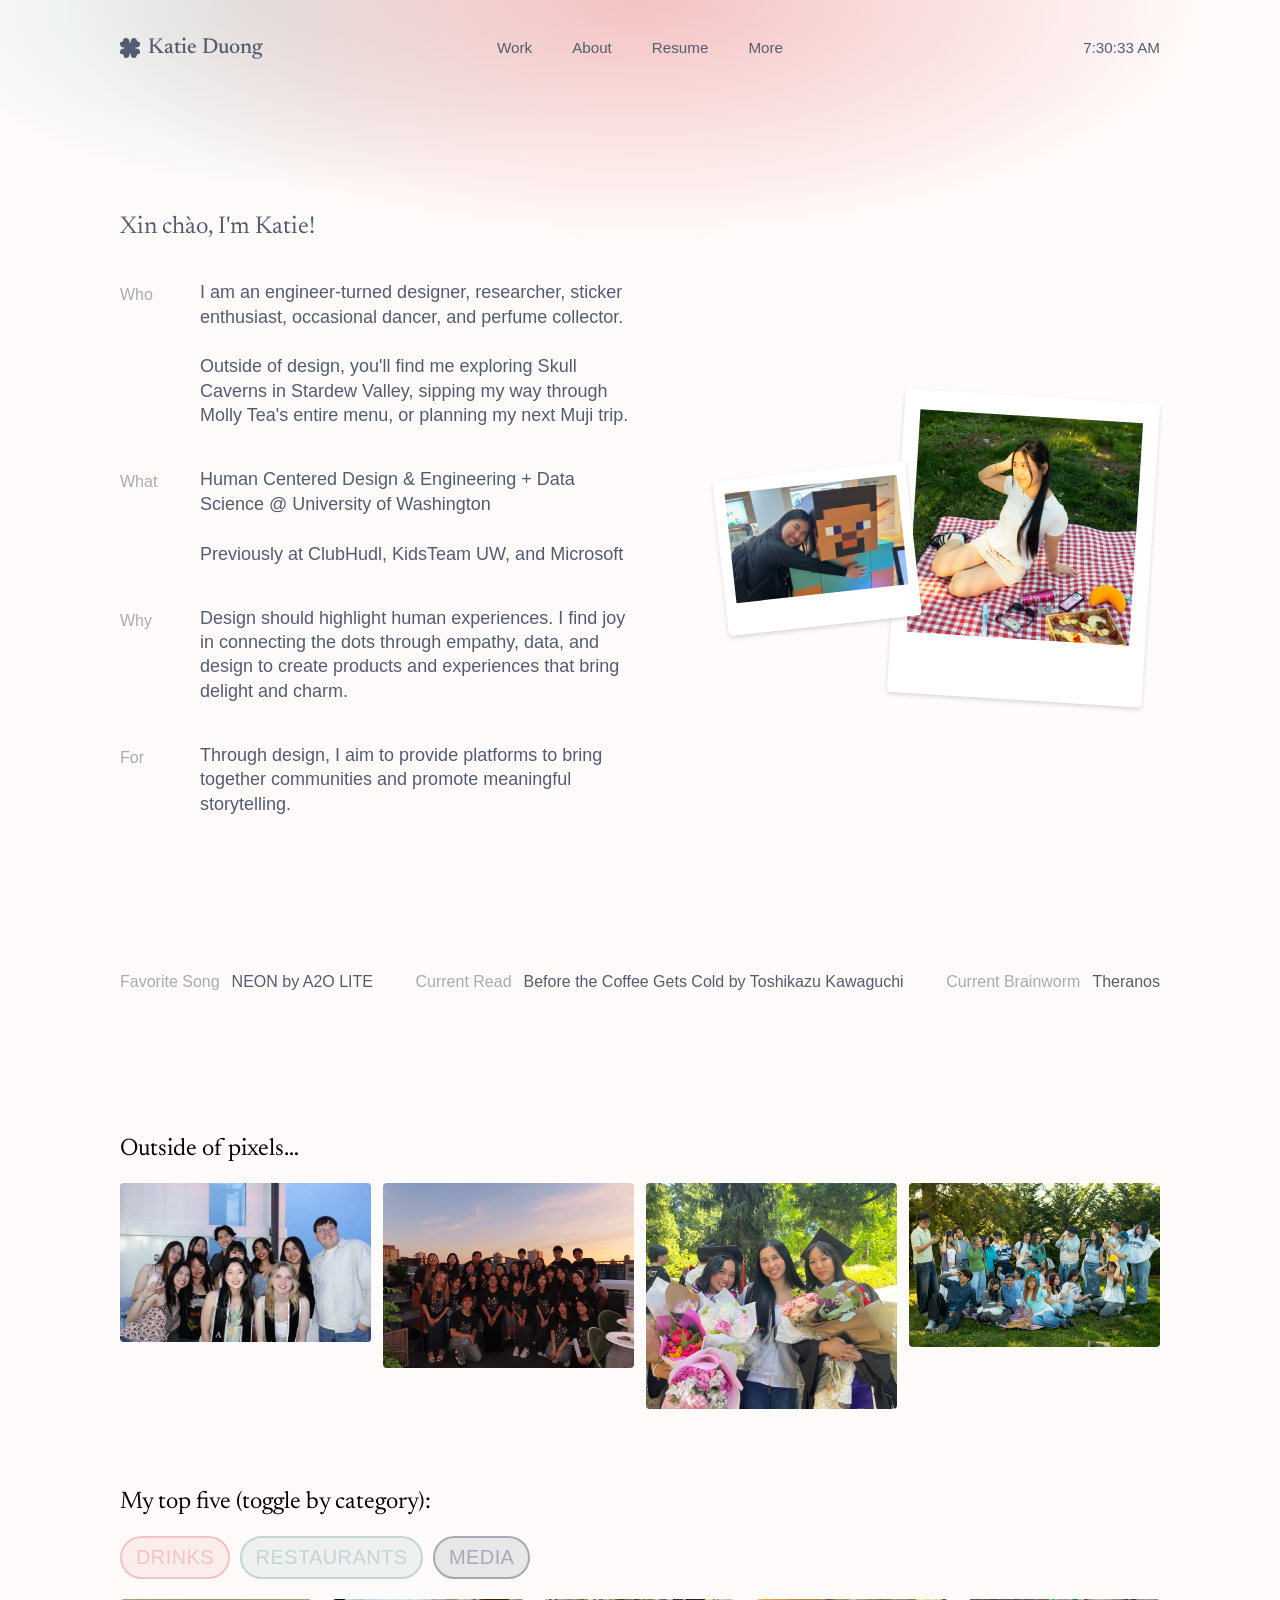
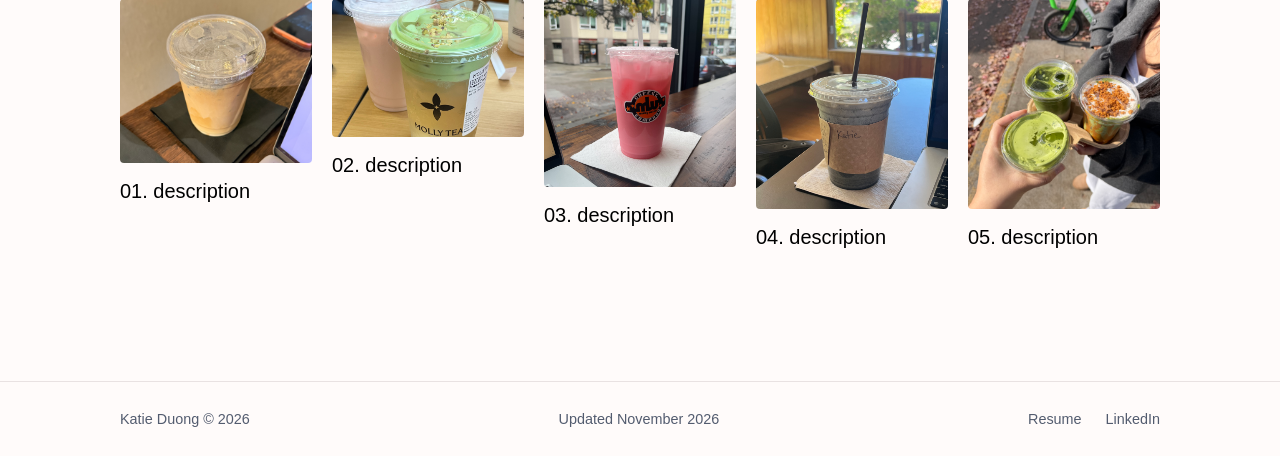
==== commit 42d1b2ba: "Image testing 5" ====
--- a/about.html
+++ b/about.html
@@ -77,11 +77,11 @@
             <button type="button" class="pill blue" aria-pressed="false" aria-controls="top-media">Media</button>
           </div>
           <ol class="top5-list" id="top-drinks">
-            <li><div class="ph"><img src="images/top-drinks-1.jpg" alt="" loading="lazy"></div><p>01. description</p></li>
-            <li><div class="ph"><img src="images/top-drinks-2.jpg" alt="" loading="lazy"></div><p>02. description</p></li>
-            <li><div class="ph"><img src="images/top-drinks-3.jpg" alt="" loading="lazy"></div><p>03. description</p></li>
-            <li><div class="ph"><img src="images/top-drinks-4.jpg" alt="" loading="lazy"></div><p>04. description</p></li>
-            <li><div class="ph"><img src="images/top-drinks-5.jpg" alt="" loading="lazy"></div><p>05. description</p></li>
+            <li><div class="ph"><img src="images/top-drinks-1.jpeg" alt="" loading="lazy"></div><p>01. description</p></li>
+            <li><div class="ph"><img src="images/top-drinks-2.jpeg" alt="" loading="lazy"></div><p>02. description</p></li>
+            <li><div class="ph"><img src="images/top-drinks-3.jpeg" alt="" loading="lazy"></div><p>03. description</p></li>
+            <li><div class="ph"><img src="images/top-drinks-4.jpeg" alt="" loading="lazy"></div><p>04. description</p></li>
+            <li><div class="ph"><img src="images/top-drinks-5.jpeg" alt="" loading="lazy"></div><p>05. description</p></li>
           </ol>
           <ol class="top5-list" id="top-restaurants" hidden>
             <li><div class="ph"><img src="images/top-restaurants-1.jpg" alt="" loading="lazy"></div><p>01. description</p></li>
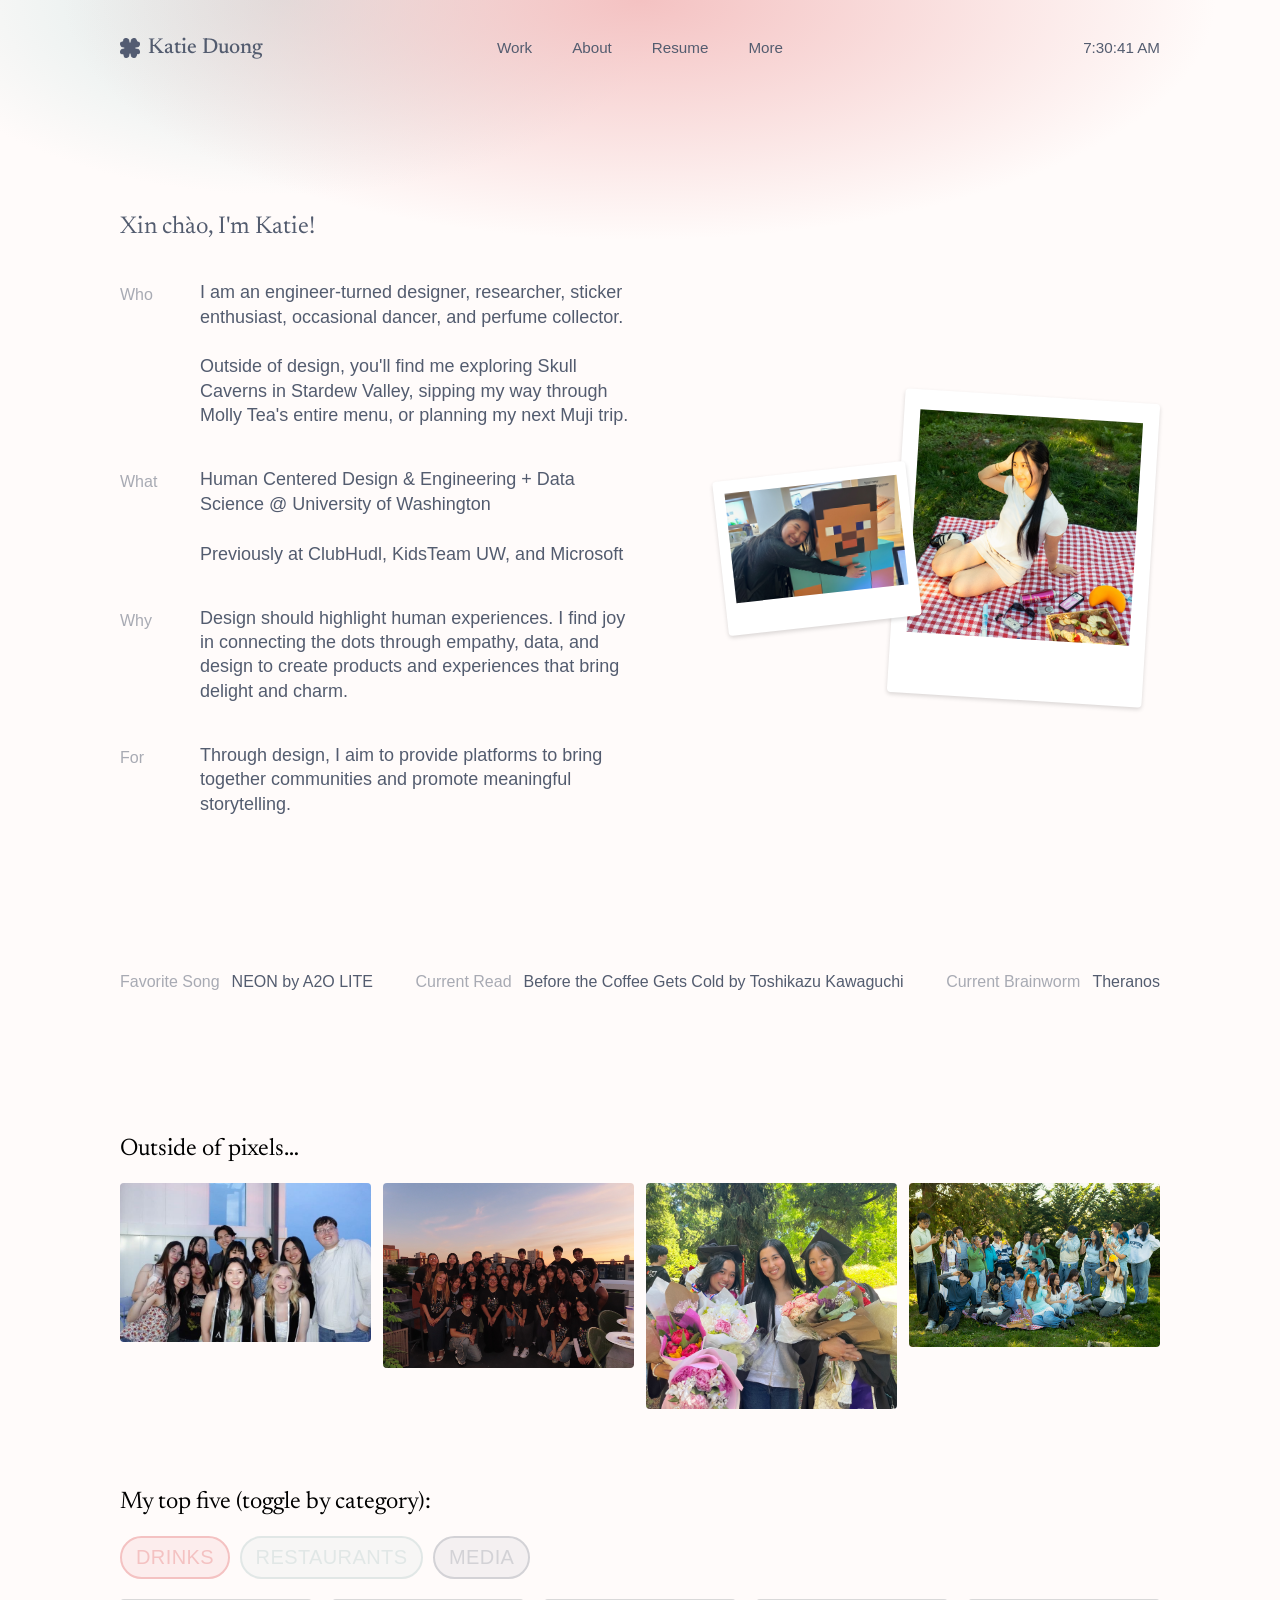
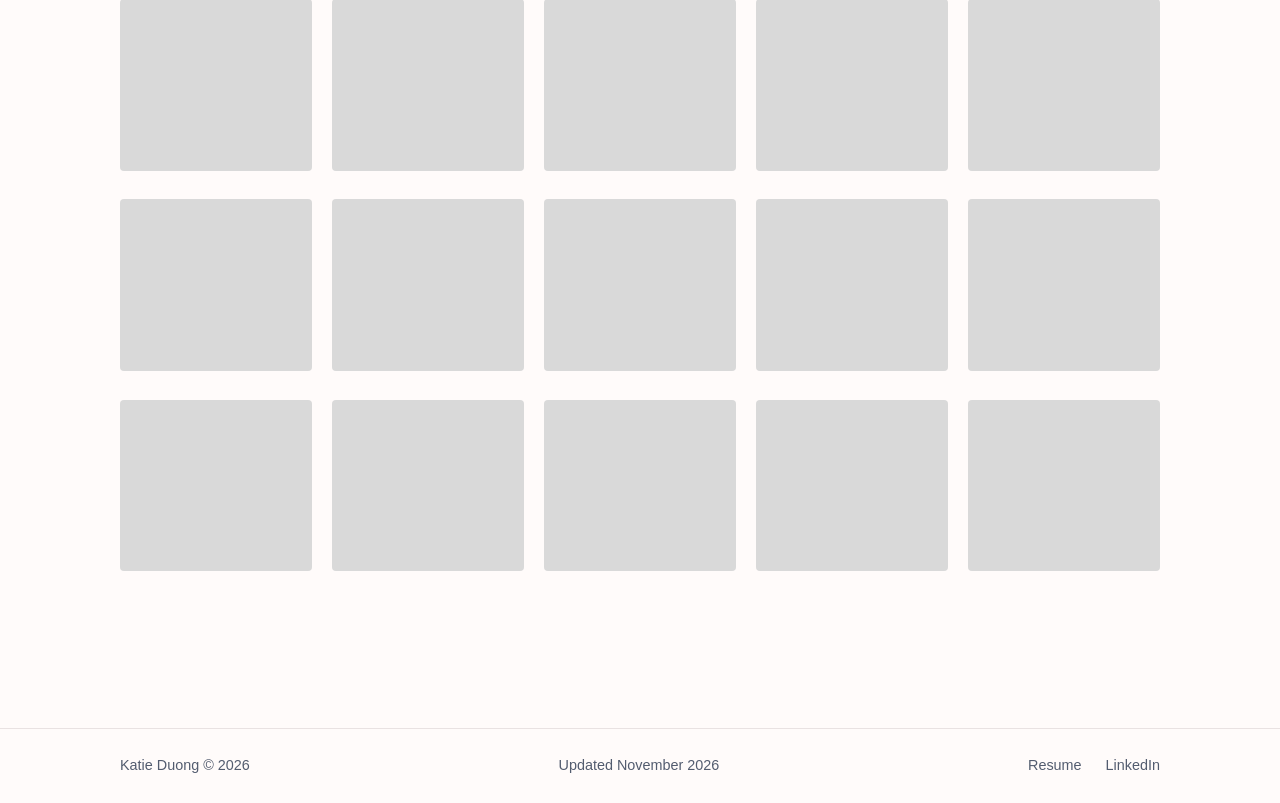
==== commit c3e639a9: "Top five feature" ====
--- a/about.html
+++ b/about.html
@@ -84,18 +84,18 @@
             <li><div class="ph"><img src="images/top-drinks-5.jpeg" alt="" loading="lazy"></div><p>05. description</p></li>
           </ol>
           <ol class="top5-list" id="top-restaurants" hidden>
-            <li><div class="ph"><img src="images/top-restaurants-1.jpg" alt="" loading="lazy"></div><p>01. description</p></li>
-            <li><div class="ph"><img src="images/top-restaurants-2.jpg" alt="" loading="lazy"></div><p>02. description</p></li>
-            <li><div class="ph"><img src="images/top-restaurants-3.jpg" alt="" loading="lazy"></div><p>03. description</p></li>
-            <li><div class="ph"><img src="images/top-restaurants-4.jpg" alt="" loading="lazy"></div><p>04. description</p></li>
-            <li><div class="ph"><img src="images/top-restaurants-5.jpg" alt="" loading="lazy"></div><p>05. description</p></li>
+            <li><div class="ph"><img src="images/top-restaurants-1.jpeg" alt="" loading="lazy"></div><p>01. description</p></li>
+            <li><div class="ph"><img src="images/top-restaurants-2.jpeg" alt="" loading="lazy"></div><p>02. description</p></li>
+            <li><div class="ph"><img src="images/top-restaurants-3.jpeg" alt="" loading="lazy"></div><p>03. description</p></li>
+            <li><div class="ph"><img src="images/top-restaurants-4.jpeg" alt="" loading="lazy"></div><p>04. description</p></li>
+            <li><div class="ph"><img src="images/top-restaurants-5.jpeg" alt="" loading="lazy"></div><p>05. description</p></li>
           </ol>
           <ol class="top5-list" id="top-media" hidden>
-            <li><div class="ph"><img src="images/top-media-1.jpg" alt="" loading="lazy"></div><p>01. description</p></li>
-            <li><div class="ph"><img src="images/top-media-2.jpg" alt="" loading="lazy"></div><p>02. description</p></li>
-            <li><div class="ph"><img src="images/top-media-3.jpg" alt="" loading="lazy"></div><p>03. description</p></li>
-            <li><div class="ph"><img src="images/top-media-4.jpg" alt="" loading="lazy"></div><p>04. description</p></li>
-            <li><div class="ph"><img src="images/top-media-5.jpg" alt="" loading="lazy"></div><p>05. description</p></li>
+            <li><div class="ph"><img src="images/sidequest-1.jpeg" alt="" loading="lazy"></div><p>01. description</p></li>
+            <li><div class="ph"><img src="images/sidequest-2.jpeg" alt="" loading="lazy"></div><p>02. description</p></li>
+            <li><div class="ph"><img src="images/sidequest-3.jpeg" alt="" loading="lazy"></div><p>03. description</p></li>
+            <li><div class="ph"><img src="images/sidequest-4.jpg" alt="" loading="lazy"></div><p>04. description</p></li>
+            <li><div class="ph"><img src="images/sidequest-5.jpeg" alt="" loading="lazy"></div><p>05. description</p></li>
           </ol>
         </section>
       </article>
--- a/style.css
+++ b/style.css
@@ -133,19 +133,24 @@
 .gallery figure:nth-child(3) img{object-position:center 80%}
 .top5{margin-top:5rem}
 .top5 .pills{margin-bottom:1.25rem}
-.top5 .pill{font:400 1.25rem "Helvetica Neue",Helvetica,Arial,sans-serif;padding:.5rem .875rem;cursor:pointer;transition:opacity .2s}
+.top5 .pill{font:400 1.25rem "Helvetica Neue",Helvetica,Arial,sans-serif;padding:.5rem .875rem;cursor:pointer;transition:opacity .25s}
 .top5 .pill.pink{background:rgba(244,194,194,.25)}.top5 .pill.teal{background:rgba(137,176,175,.25)}.top5 .pill.blue{background:rgba(83,92,111,.25)}
-.top5 .pill[aria-pressed="false"]{opacity:.5}
-.top5 .pill[aria-pressed="false"]:hover{opacity:.8}
+.top5 .pill[aria-pressed="false"]{opacity:.25}
+.top5 .pill[aria-pressed="false"]:hover{opacity:.5}
+/* One row of 5 frames; each frame's height (Figma px at 224px wide) depends on the active tab and animates between tabs */
 .top5-list{display:grid;grid-template-columns:repeat(5,1fr);gap:20px;align-items:start;list-style:none;padding:0;margin:0}
-.top5-list[hidden]{display:none}
-.top5-list .ph{background:#D9D9D9;border-radius:4px;margin-bottom:.75rem;overflow:hidden}
-.top5-list .ph img{display:block;width:100%;height:100%;object-fit:cover}
-.top5-list li:nth-child(1) .ph{aspect-ratio:224/191}
-.top5-list li:nth-child(2) .ph{aspect-ratio:224/161}
-.top5-list li:nth-child(3) .ph{aspect-ratio:224/219}
-.top5-list li:nth-child(4) .ph,.top5-list li:nth-child(5) .ph{aspect-ratio:224/245}
-.top5-list p{font-size:1.25rem;color:#000}
+.top5-list .ph{position:relative;height:0;padding-top:calc(var(--h,200) / 224 * 100%);background:#D9D9D9;border-radius:4px;overflow:hidden;transition:padding-top .5s cubic-bezier(.4,0,.2,1)}
+.top5-list .ph img{position:absolute;inset:0;display:block;width:100%;height:100%;object-fit:cover;opacity:0;transition:opacity .35s ease}
+.top5-list li{display:grid;grid-template-rows:auto auto;row-gap:12px}
+.top5-list li>.ph{grid-row:1}
+.top5-list li>p{grid-row:2;grid-column:1;font-size:.875rem;line-height:1.2;color:#535C6F;opacity:0;visibility:hidden;transition:opacity .35s ease,visibility 0s .35s}
+.top5[data-cat="drinks"] .top5-list [data-cat="drinks"],
+.top5[data-cat="restaurants"] .top5-list [data-cat="restaurants"],
+.top5[data-cat="sidequests"] .top5-list [data-cat="sidequests"]{opacity:1;visibility:visible;transition-delay:0s}
+.top5[data-cat="drinks"] li:nth-child(1){--h:191}.top5[data-cat="drinks"] li:nth-child(2){--h:254}.top5[data-cat="drinks"] li:nth-child(3){--h:219}.top5[data-cat="drinks"] li:nth-child(4){--h:274}.top5[data-cat="drinks"] li:nth-child(5){--h:192}
+.top5[data-cat="restaurants"] li:nth-child(1){--h:156}.top5[data-cat="restaurants"] li:nth-child(2){--h:137}.top5[data-cat="restaurants"] li:nth-child(3){--h:250}.top5[data-cat="restaurants"] li:nth-child(4){--h:211}.top5[data-cat="restaurants"] li:nth-child(5){--h:192}
+.top5[data-cat="sidequests"] li:nth-child(1){--h:207}.top5[data-cat="sidequests"] li:nth-child(2){--h:248}.top5[data-cat="sidequests"] li:nth-child(3){--h:220}.top5[data-cat="sidequests"] li:nth-child(4){--h:173}.top5[data-cat="sidequests"] li:nth-child(5){--h:263}
+@media(prefers-reduced-motion:reduce){.top5-list .ph,.top5-list .ph img,.top5-list li>p{transition:none}}
 @media(max-width:820px){.top5-list{grid-template-columns:repeat(2,1fr)}.top5 .pill{font-size:1rem}.favs{flex-direction:column}}
 
 
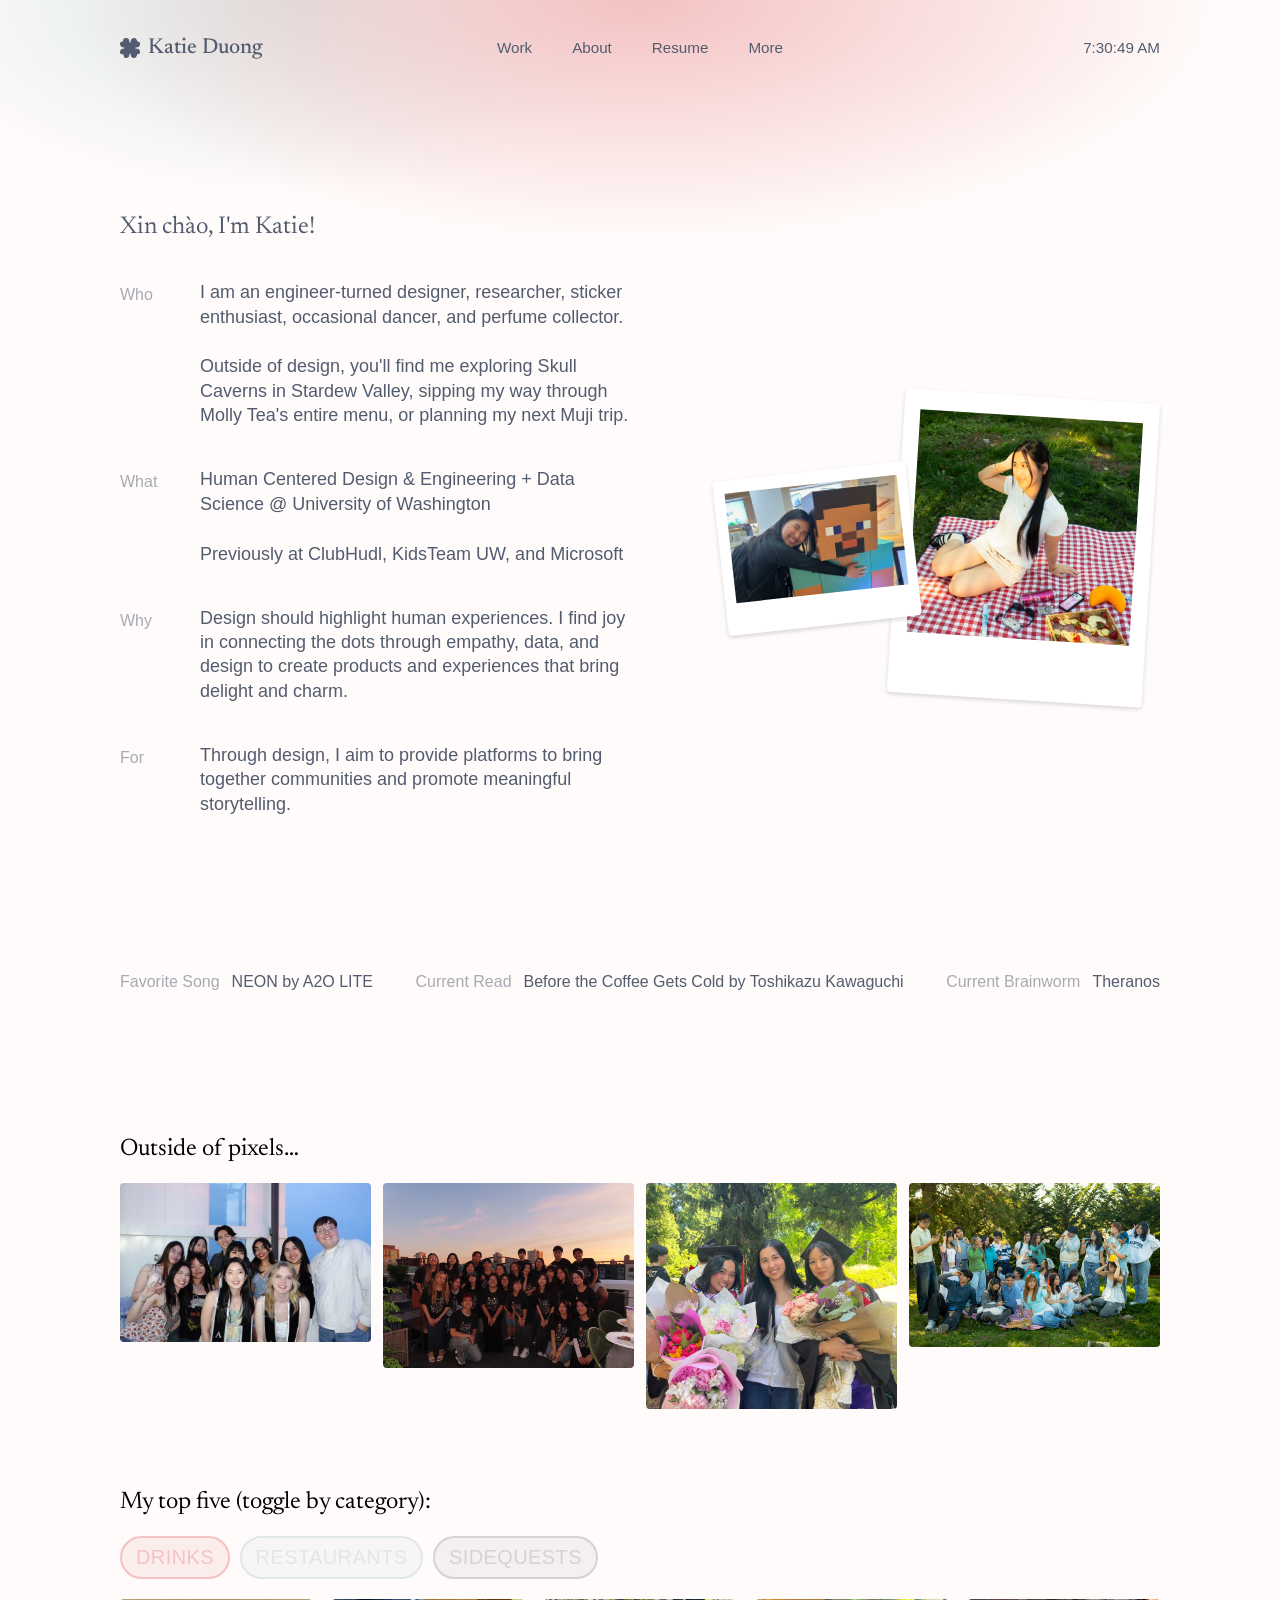
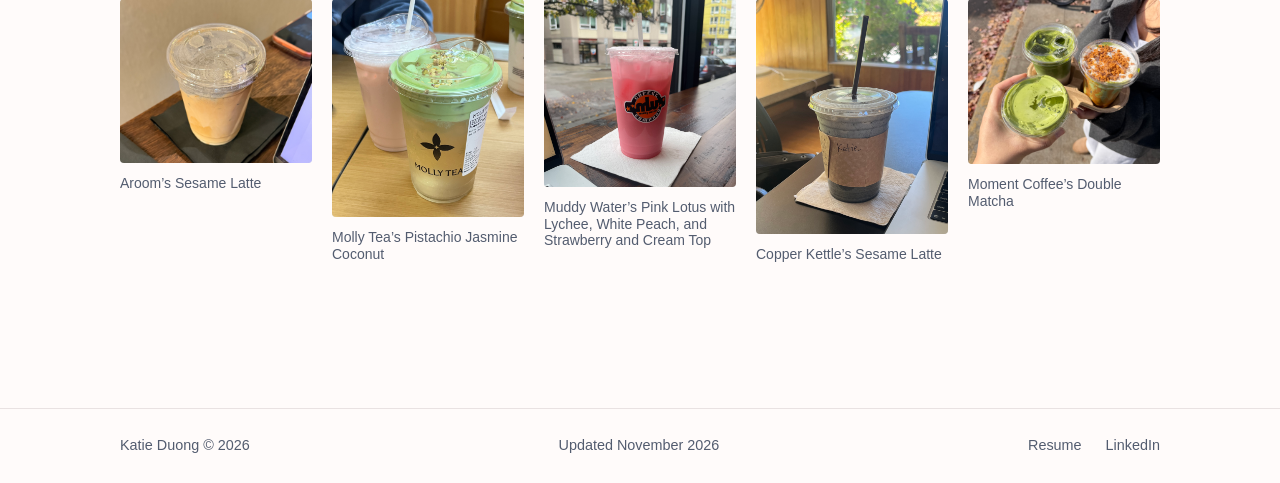
==== commit 766ee7c6: "Restore single-list Top Five markup to match CSS and JS The previous commit paired the old three-lis" ====
--- a/about.html
+++ b/about.html
@@ -69,33 +69,64 @@
             <figure><img src="images/pixels-4.jpg" alt="A large group of friends gathered in a park" loading="lazy"></figure>
           </div>
         </section>
-        <section class="top5">
+        <section class="top5" data-cat="drinks">
           <h2>My top five (toggle by category):</h2>
           <div class="pills" role="group" aria-label="Category">
-            <button type="button" class="pill pink" aria-pressed="true" aria-controls="top-drinks">Drinks</button>
-            <button type="button" class="pill teal" aria-pressed="false" aria-controls="top-restaurants">Restaurants</button>
-            <button type="button" class="pill blue" aria-pressed="false" aria-controls="top-media">Media</button>
+            <button type="button" class="pill pink" data-cat="drinks" aria-pressed="true" aria-controls="top5-list">Drinks</button>
+            <button type="button" class="pill teal" data-cat="restaurants" aria-pressed="false" aria-controls="top5-list">Restaurants</button>
+            <button type="button" class="pill blue" data-cat="sidequests" aria-pressed="false" aria-controls="top5-list">Sidequests</button>
           </div>
-          <ol class="top5-list" id="top-drinks">
-            <li><div class="ph"><img src="images/top-drinks-1.jpeg" alt="" loading="lazy"></div><p>01. description</p></li>
-            <li><div class="ph"><img src="images/top-drinks-2.jpeg" alt="" loading="lazy"></div><p>02. description</p></li>
-            <li><div class="ph"><img src="images/top-drinks-3.jpeg" alt="" loading="lazy"></div><p>03. description</p></li>
-            <li><div class="ph"><img src="images/top-drinks-4.jpeg" alt="" loading="lazy"></div><p>04. description</p></li>
-            <li><div class="ph"><img src="images/top-drinks-5.jpeg" alt="" loading="lazy"></div><p>05. description</p></li>
-          </ol>
-          <ol class="top5-list" id="top-restaurants" hidden>
-            <li><div class="ph"><img src="images/top-restaurants-1.jpeg" alt="" loading="lazy"></div><p>01. description</p></li>
-            <li><div class="ph"><img src="images/top-restaurants-2.jpeg" alt="" loading="lazy"></div><p>02. description</p></li>
-            <li><div class="ph"><img src="images/top-restaurants-3.jpeg" alt="" loading="lazy"></div><p>03. description</p></li>
-            <li><div class="ph"><img src="images/top-restaurants-4.jpeg" alt="" loading="lazy"></div><p>04. description</p></li>
-            <li><div class="ph"><img src="images/top-restaurants-5.jpeg" alt="" loading="lazy"></div><p>05. description</p></li>
-          </ol>
-          <ol class="top5-list" id="top-media" hidden>
-            <li><div class="ph"><img src="images/sidequest-1.jpeg" alt="" loading="lazy"></div><p>01. description</p></li>
-            <li><div class="ph"><img src="images/sidequest-2.jpeg" alt="" loading="lazy"></div><p>02. description</p></li>
-            <li><div class="ph"><img src="images/sidequest-3.jpeg" alt="" loading="lazy"></div><p>03. description</p></li>
-            <li><div class="ph"><img src="images/sidequest-4.jpg" alt="" loading="lazy"></div><p>04. description</p></li>
-            <li><div class="ph"><img src="images/sidequest-5.jpeg" alt="" loading="lazy"></div><p>05. description</p></li>
+          <ol class="top5-list" id="top5-list">
+            <li>
+              <div class="ph">
+                <img data-cat="drinks" src="images/top-drinks-1.jpeg" alt="" style="object-position:50% 40.5%">
+                <img data-cat="restaurants" src="images/top-restaurants-1.jpeg" alt="" style="object-position:50% 81.2%">
+                <img data-cat="sidequests" src="images/sidequest-1.jpeg" alt="">
+              </div>
+              <p data-cat="drinks">Aroom’s Sesame Latte</p>
+              <p data-cat="restaurants">Ginger &amp; Scallion</p>
+              <p data-cat="sidequests">Pottery painting</p>
+            </li>
+            <li>
+              <div class="ph">
+                <img data-cat="drinks" src="images/top-drinks-2.jpeg" alt="">
+                <img data-cat="restaurants" src="images/top-restaurants-2.jpeg" alt="">
+                <img data-cat="sidequests" src="images/sidequest-2.jpeg" alt="">
+              </div>
+              <p data-cat="drinks">Molly Tea’s Pistachio Jasmine Coconut</p>
+              <p data-cat="restaurants">Tendon Kohaku</p>
+              <p data-cat="sidequests">Using my kitchen more often</p>
+            </li>
+            <li>
+              <div class="ph">
+                <img data-cat="drinks" src="images/top-drinks-3.jpeg" alt="">
+                <img data-cat="restaurants" src="images/top-restaurants-3.jpeg" alt="" style="object-position:50% 38%">
+                <img data-cat="sidequests" src="images/sidequest-3.jpeg" alt="" style="object-position:50% 49.7%">
+              </div>
+              <p data-cat="drinks">Muddy Water’s Pink Lotus with Lychee, White Peach, and Strawberry and Cream Top</p>
+              <p data-cat="restaurants">Kin Len Thai</p>
+              <p data-cat="sidequests">Larping as a florist</p>
+            </li>
+            <li>
+              <div class="ph">
+                <img data-cat="drinks" src="images/top-drinks-4.jpeg" alt="" style="object-position:50% 48.4%">
+                <img data-cat="restaurants" src="images/top-restaurants-4.jpeg" alt="" style="object-position:50% 69.9%">
+                <img data-cat="sidequests" src="images/sidequest-4.JPG" alt="" style="object-position:50% 65.1%">
+              </div>
+              <p data-cat="drinks">Copper Kettle’s Sesame Latte</p>
+              <p data-cat="restaurants">Steakeasy</p>
+              <p data-cat="sidequests">Exploring Washington’s outdoors</p>
+            </li>
+            <li>
+              <div class="ph">
+                <img data-cat="drinks" src="images/top-drinks-5.jpeg" alt="" style="object-position:50% 64.9%">
+                <img data-cat="restaurants" src="images/top-restaurants-5.jpeg" alt="" style="object-position:50% 65.6%">
+                <img data-cat="sidequests" src="images/sidequest-5.jpeg" alt="" style="object-position:50% 23.5%">
+              </div>
+              <p data-cat="drinks">Moment Coffee’s Double Matcha</p>
+              <p data-cat="restaurants">Hiroshi’s Poke</p>
+              <p data-cat="sidequests">Experimenting with physical prototyping</p>
+            </li>
           </ol>
         </section>
       </article>
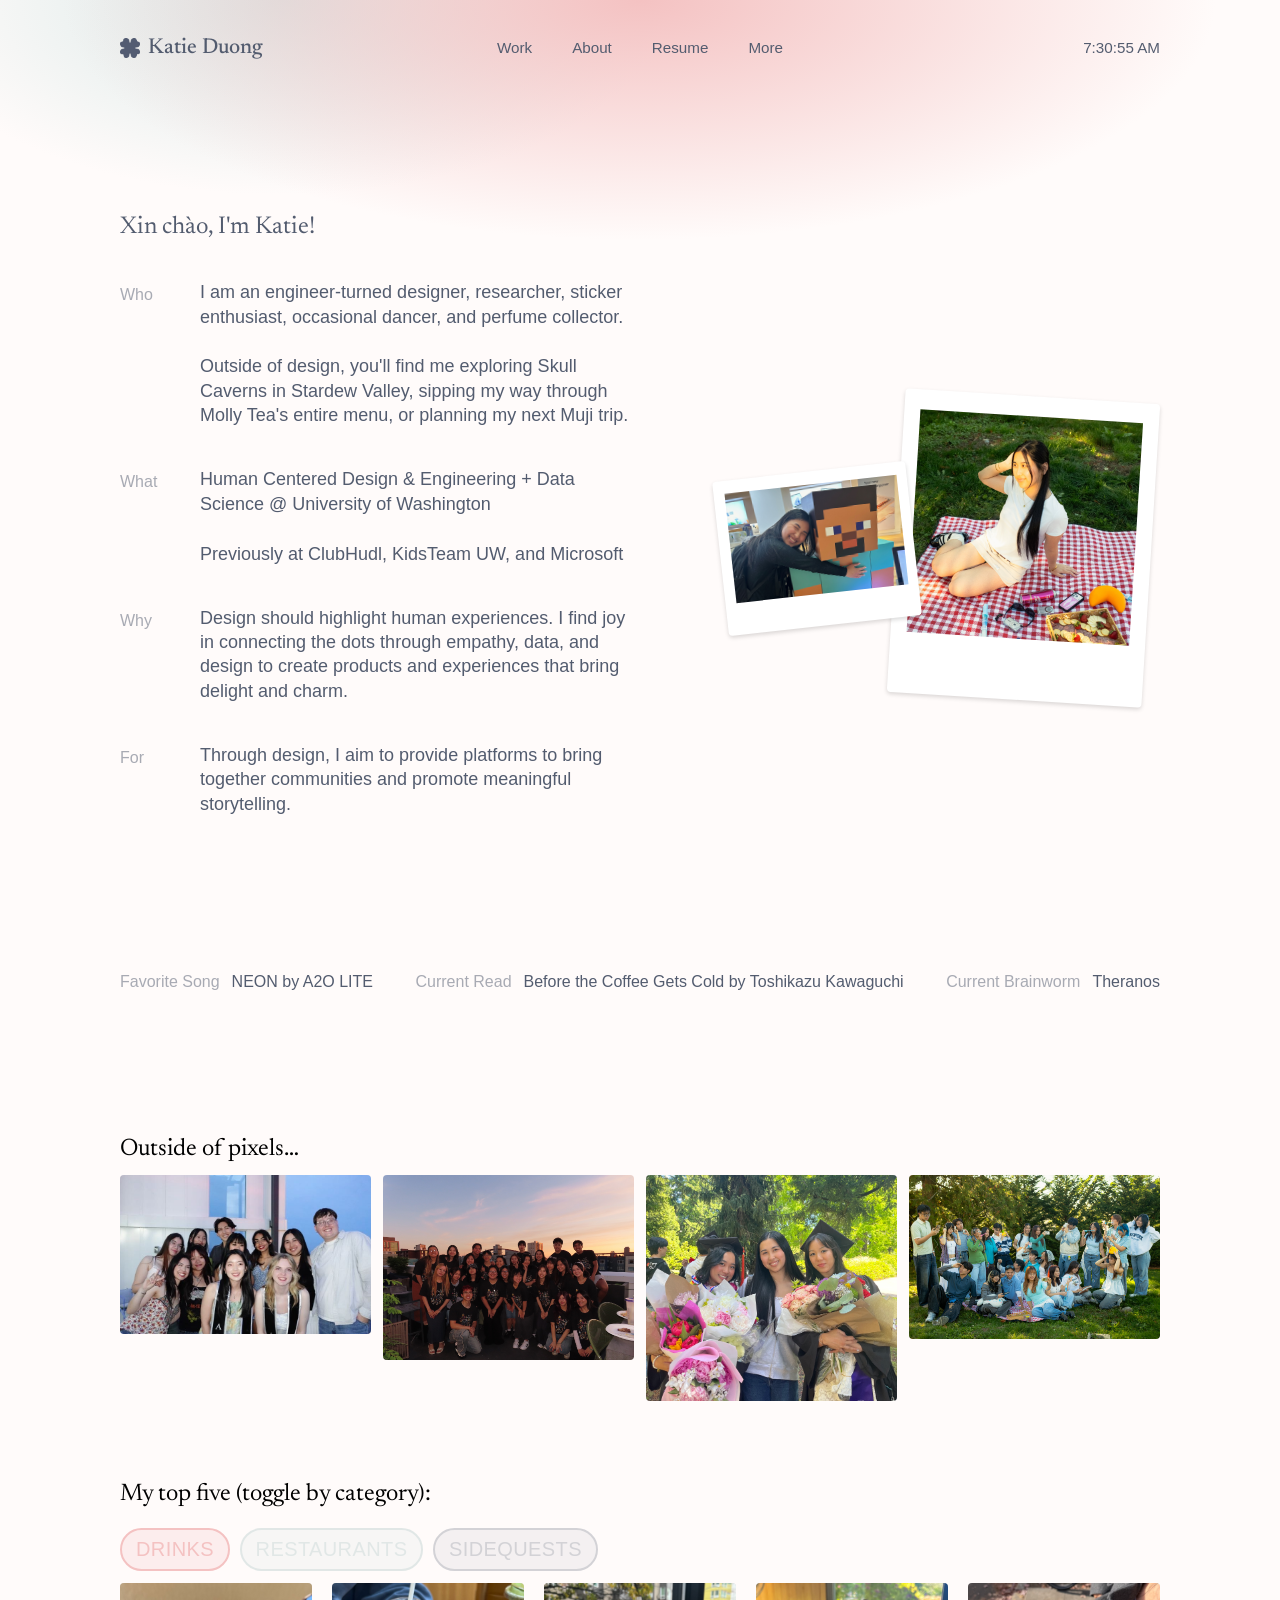
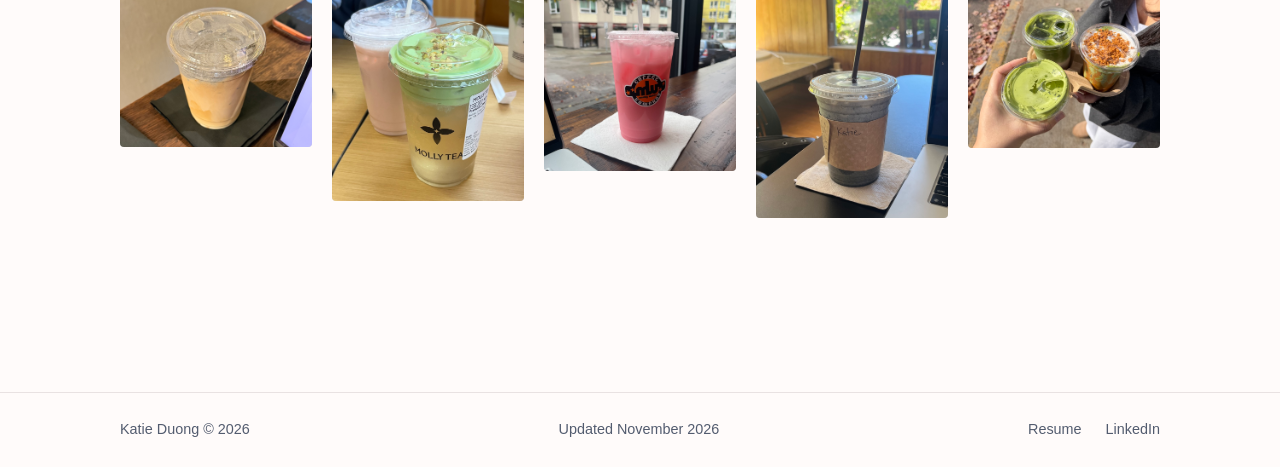
==== commit fb6f0cd5: "Add hover lift to About photos; 12px heading/tab spacing Outside of pixels and My top five photos li" ====
--- a/about.html
+++ b/about.html
@@ -63,10 +63,10 @@
         <section class="gallery">
           <h2>Outside of pixels…</h2>
           <div class="grid">
-            <figure><img src="images/pixels-1.jpg" alt="Katie with a group of friends posing indoors" loading="lazy"></figure>
-            <figure><img src="images/pixels-2.jpg" alt="A large group of friends on a rooftop at sunset" loading="lazy"></figure>
-            <figure><img src="images/pixels-3.jpg" alt="Katie with two graduates holding bouquets of flowers" loading="lazy"></figure>
-            <figure><img src="images/pixels-4.jpg" alt="A large group of friends gathered in a park" loading="lazy"></figure>
+            <figure><div class="pic"><img src="images/pixels-1.jpg" alt="Katie with a group of friends posing indoors" loading="lazy"></div></figure>
+            <figure><div class="pic"><img src="images/pixels-2.jpg" alt="A large group of friends on a rooftop at sunset" loading="lazy"></div></figure>
+            <figure><div class="pic"><img src="images/pixels-3.jpg" alt="Katie with two graduates holding bouquets of flowers" loading="lazy"></div></figure>
+            <figure><div class="pic"><img src="images/pixels-4.jpg" alt="A large group of friends gathered in a park" loading="lazy"></div></figure>
           </div>
         </section>
         <section class="top5" data-cat="drinks">
--- a/style.css
+++ b/style.css
@@ -122,8 +122,12 @@
 .favs a{color:inherit;text-decoration:none}
 .favs a:hover{text-decoration:underline}
 .gallery{margin-top:clamp(4rem,11vw,10rem)}
+.gallery h2{margin-bottom:12px}
 .gallery .grid{gap:12px;align-items:start}
-.gallery figure{margin:0;position:relative;overflow:hidden;border-radius:4px;background:#EFEAF5}
+/* figure holds the size and is the hover target; .pic inside it is the clipped photo frame that moves */
+.gallery figure{margin:0;position:relative}
+.gallery .pic{position:absolute;inset:0;overflow:hidden;border-radius:4px;background:#EFEAF5;transition:transform .25s ease}
+@media(hover:hover){.gallery figure:hover .pic{transform:translateY(-8px)}}
 .gallery figure:nth-child(1){aspect-ratio:291/184}
 .gallery figure:nth-child(2){aspect-ratio:291/214}
 .gallery figure:nth-child(3){aspect-ratio:291/261}
@@ -132,14 +136,14 @@
 .gallery figure:nth-child(1) img{transform:scale(1.26);transform-origin:49% 51%}
 .gallery figure:nth-child(3) img{object-position:center 80%}
 .top5{margin-top:5rem}
-.top5 .pills{margin-bottom:1.25rem}
+.top5 .pills{margin-bottom:12px}
 .top5 .pill{font:400 1.25rem "Helvetica Neue",Helvetica,Arial,sans-serif;padding:.5rem .875rem;cursor:pointer;transition:opacity .25s}
 .top5 .pill.pink{background:rgba(244,194,194,.25)}.top5 .pill.teal{background:rgba(137,176,175,.25)}.top5 .pill.blue{background:rgba(83,92,111,.25)}
 .top5 .pill[aria-pressed="false"]{opacity:.25}
 .top5 .pill[aria-pressed="false"]:hover{opacity:.5}
 /* One row of 5 frames; each frame's height (Figma px at 224px wide) depends on the active tab and animates between tabs */
 .top5-list{display:grid;grid-template-columns:repeat(5,1fr);gap:20px;align-items:start;list-style:none;padding:0;margin:0}
-.top5-list .ph{position:relative;height:0;padding-top:calc(var(--h,200) / 224 * 100%);background:#D9D9D9;border-radius:4px;overflow:hidden;transition:padding-top .5s cubic-bezier(.4,0,.2,1)}
+.top5-list .ph{position:relative;height:0;padding-top:calc(var(--h,200) / 224 * 100%);background:#D9D9D9;border-radius:4px;overflow:hidden;transition:padding-top .5s cubic-bezier(.4,0,.2,1),transform .25s ease}
 .top5-list .ph img{position:absolute;inset:0;display:block;width:100%;height:100%;object-fit:cover;opacity:0;transition:opacity .35s ease}
 .top5-list li{display:grid;grid-template-rows:auto auto;row-gap:12px}
 .top5-list li>.ph{grid-row:1}
@@ -150,7 +154,13 @@
 .top5[data-cat="drinks"] li:nth-child(1){--h:191}.top5[data-cat="drinks"] li:nth-child(2){--h:254}.top5[data-cat="drinks"] li:nth-child(3){--h:219}.top5[data-cat="drinks"] li:nth-child(4){--h:274}.top5[data-cat="drinks"] li:nth-child(5){--h:192}
 .top5[data-cat="restaurants"] li:nth-child(1){--h:156}.top5[data-cat="restaurants"] li:nth-child(2){--h:137}.top5[data-cat="restaurants"] li:nth-child(3){--h:250}.top5[data-cat="restaurants"] li:nth-child(4){--h:211}.top5[data-cat="restaurants"] li:nth-child(5){--h:192}
 .top5[data-cat="sidequests"] li:nth-child(1){--h:207}.top5[data-cat="sidequests"] li:nth-child(2){--h:248}.top5[data-cat="sidequests"] li:nth-child(3){--h:220}.top5[data-cat="sidequests"] li:nth-child(4){--h:173}.top5[data-cat="sidequests"] li:nth-child(5){--h:263}
-@media(prefers-reduced-motion:reduce){.top5-list .ph,.top5-list .ph img,.top5-list li>p{transition:none}}
+/* Hover (mouse/trackpad only): the card (li) is the hover target so the lifted photo doesn't flicker; caption hidden until hover.
+   Touch screens can't hover, so captions stay visible there. */
+@media(hover:hover){
+.top5-list li:hover .ph{transform:translateY(-8px)}
+.top5 .top5-list li:not(:hover)>p[data-cat]{opacity:0;visibility:hidden;transition:opacity .25s ease,visibility 0s .25s}
+}
+@media(prefers-reduced-motion:reduce){.top5-list .ph,.top5-list .ph img,.top5-list li>p,.gallery .pic{transition:none}}
 @media(max-width:820px){.top5-list{grid-template-columns:repeat(2,1fr)}.top5 .pill{font-size:1rem}.favs{flex-direction:column}}
 
 
